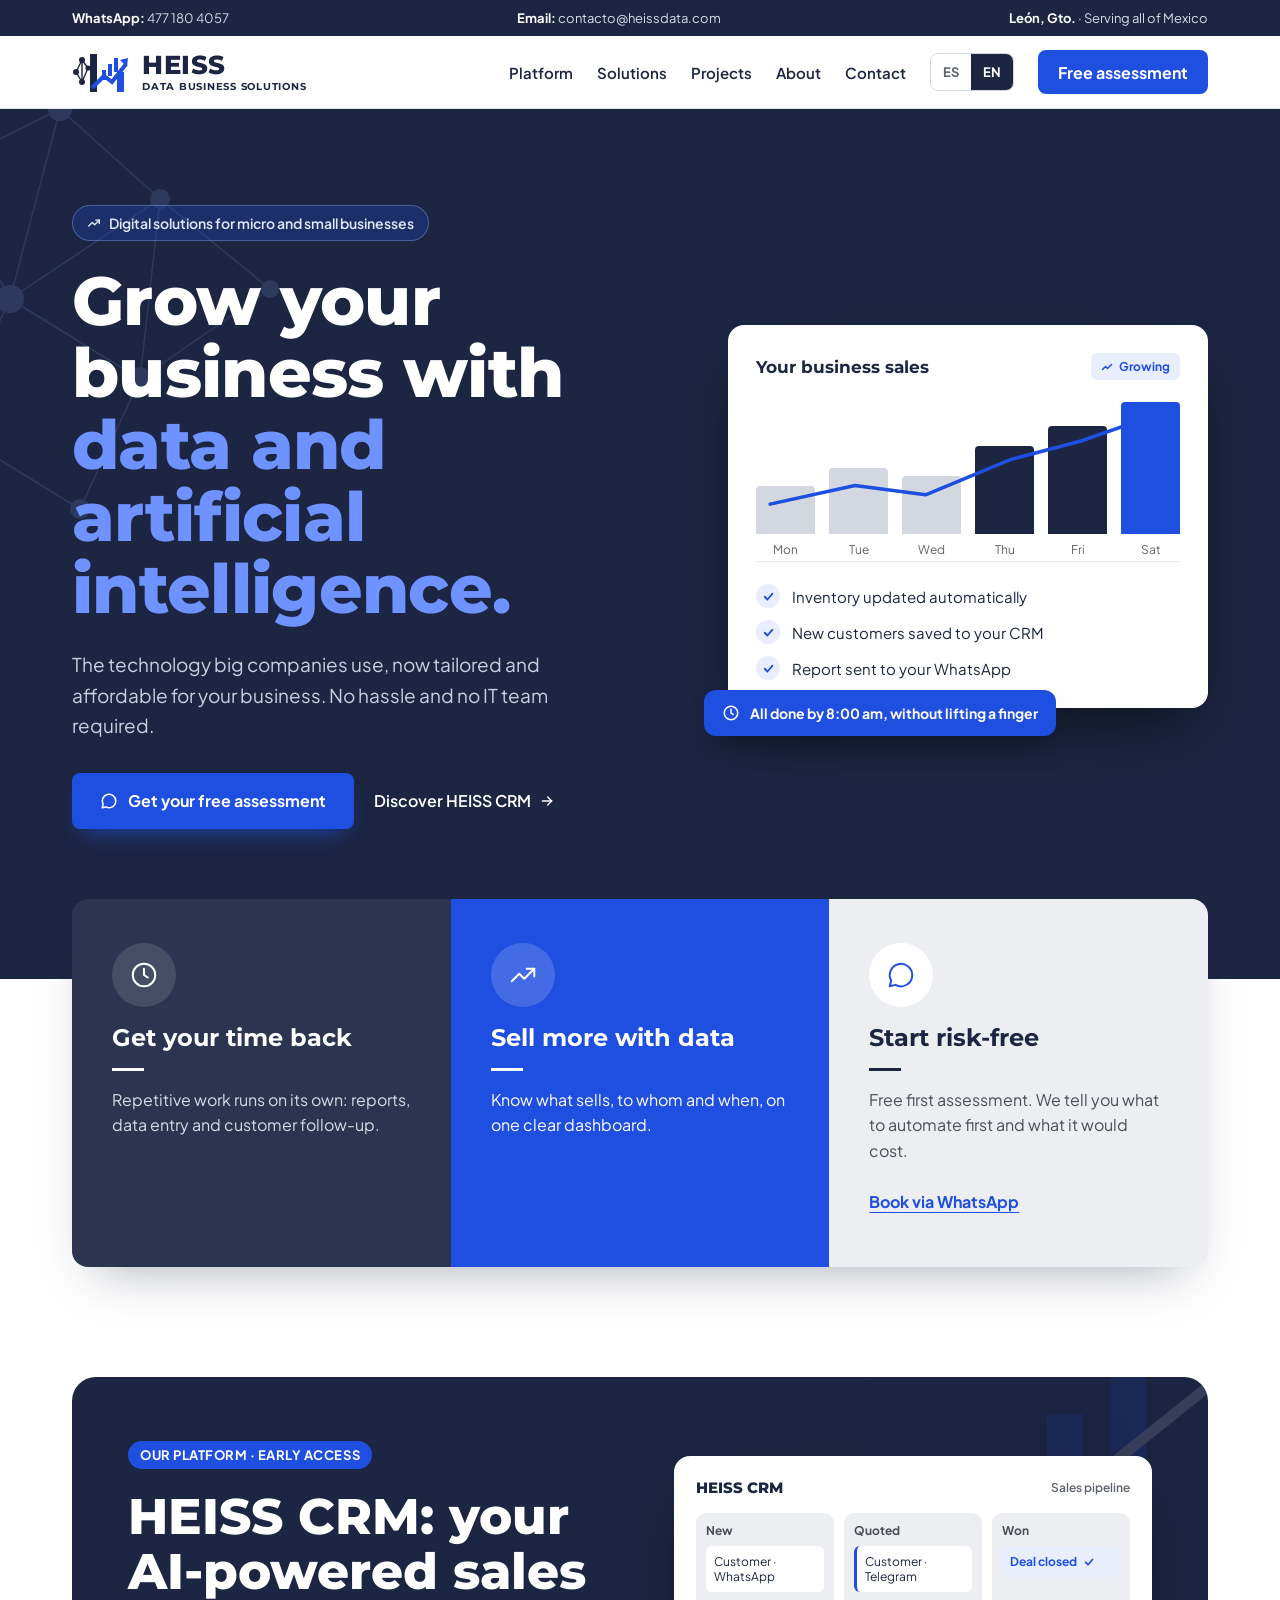
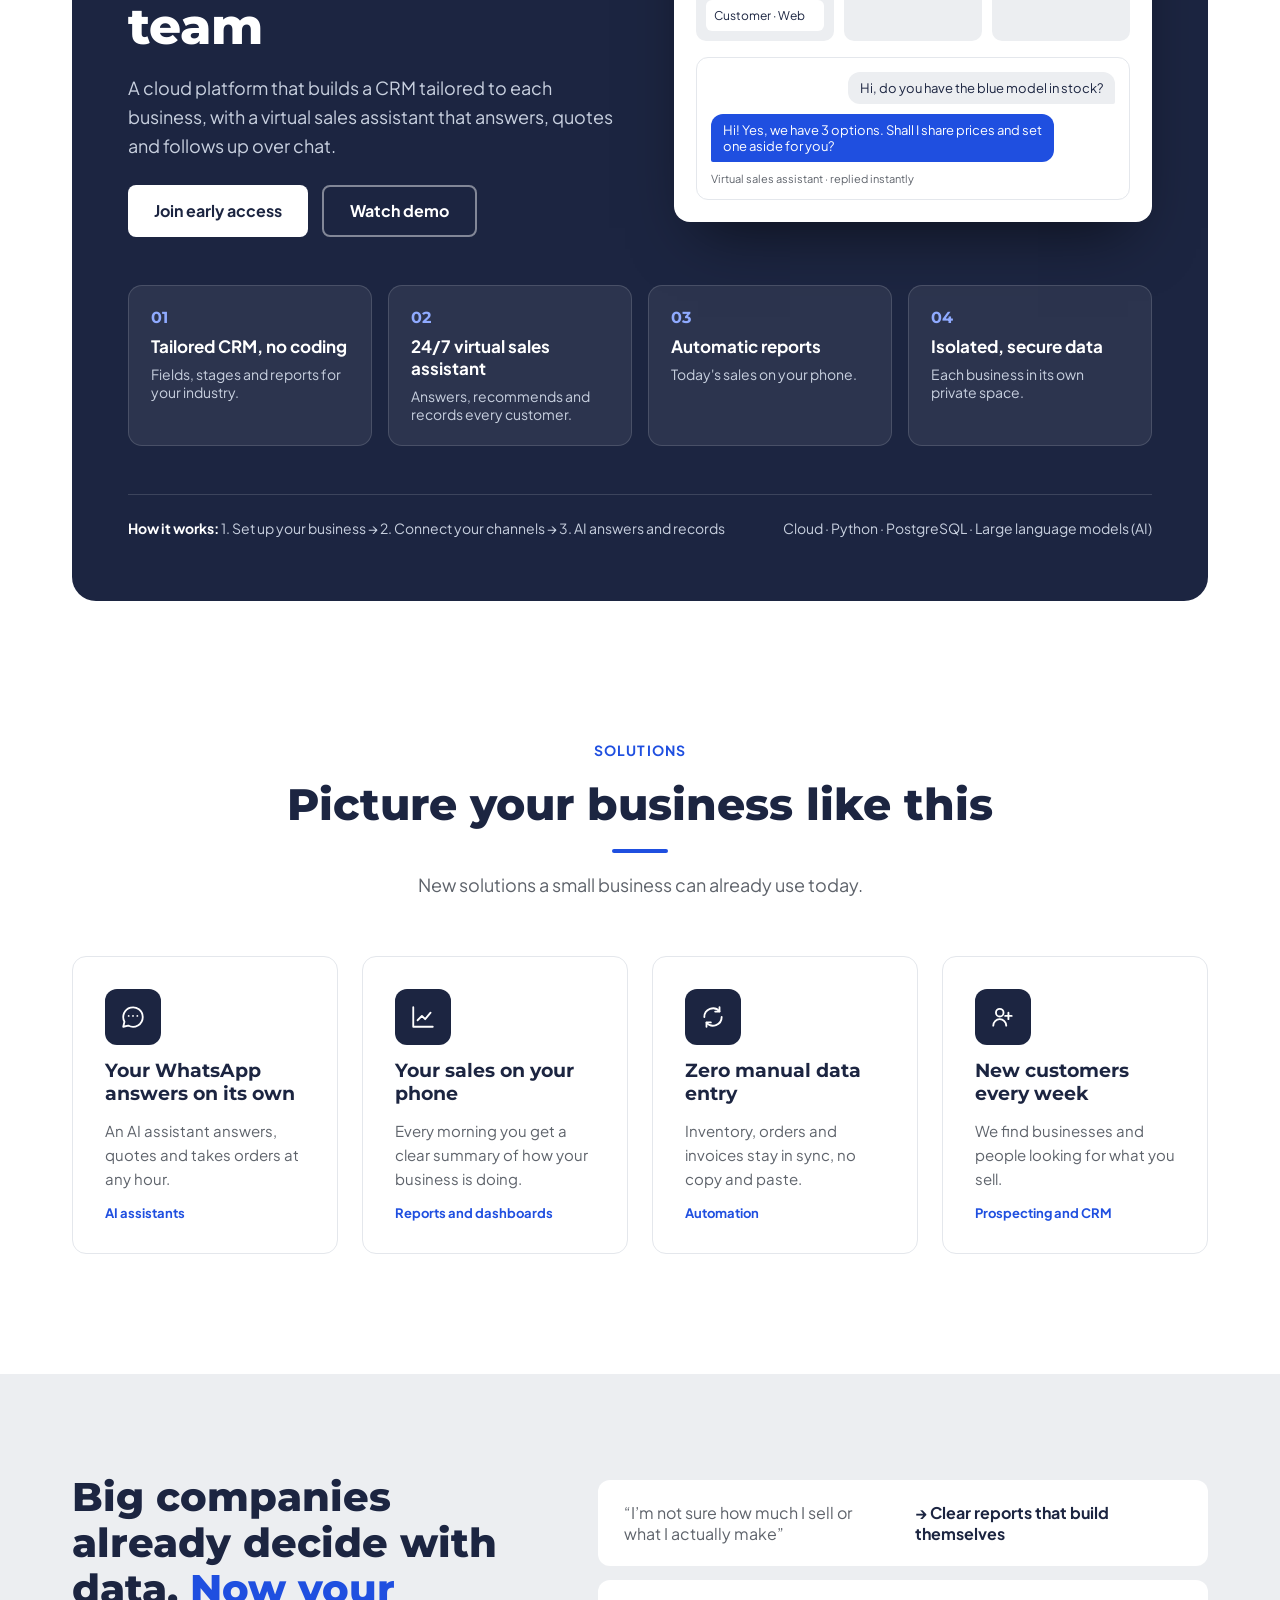
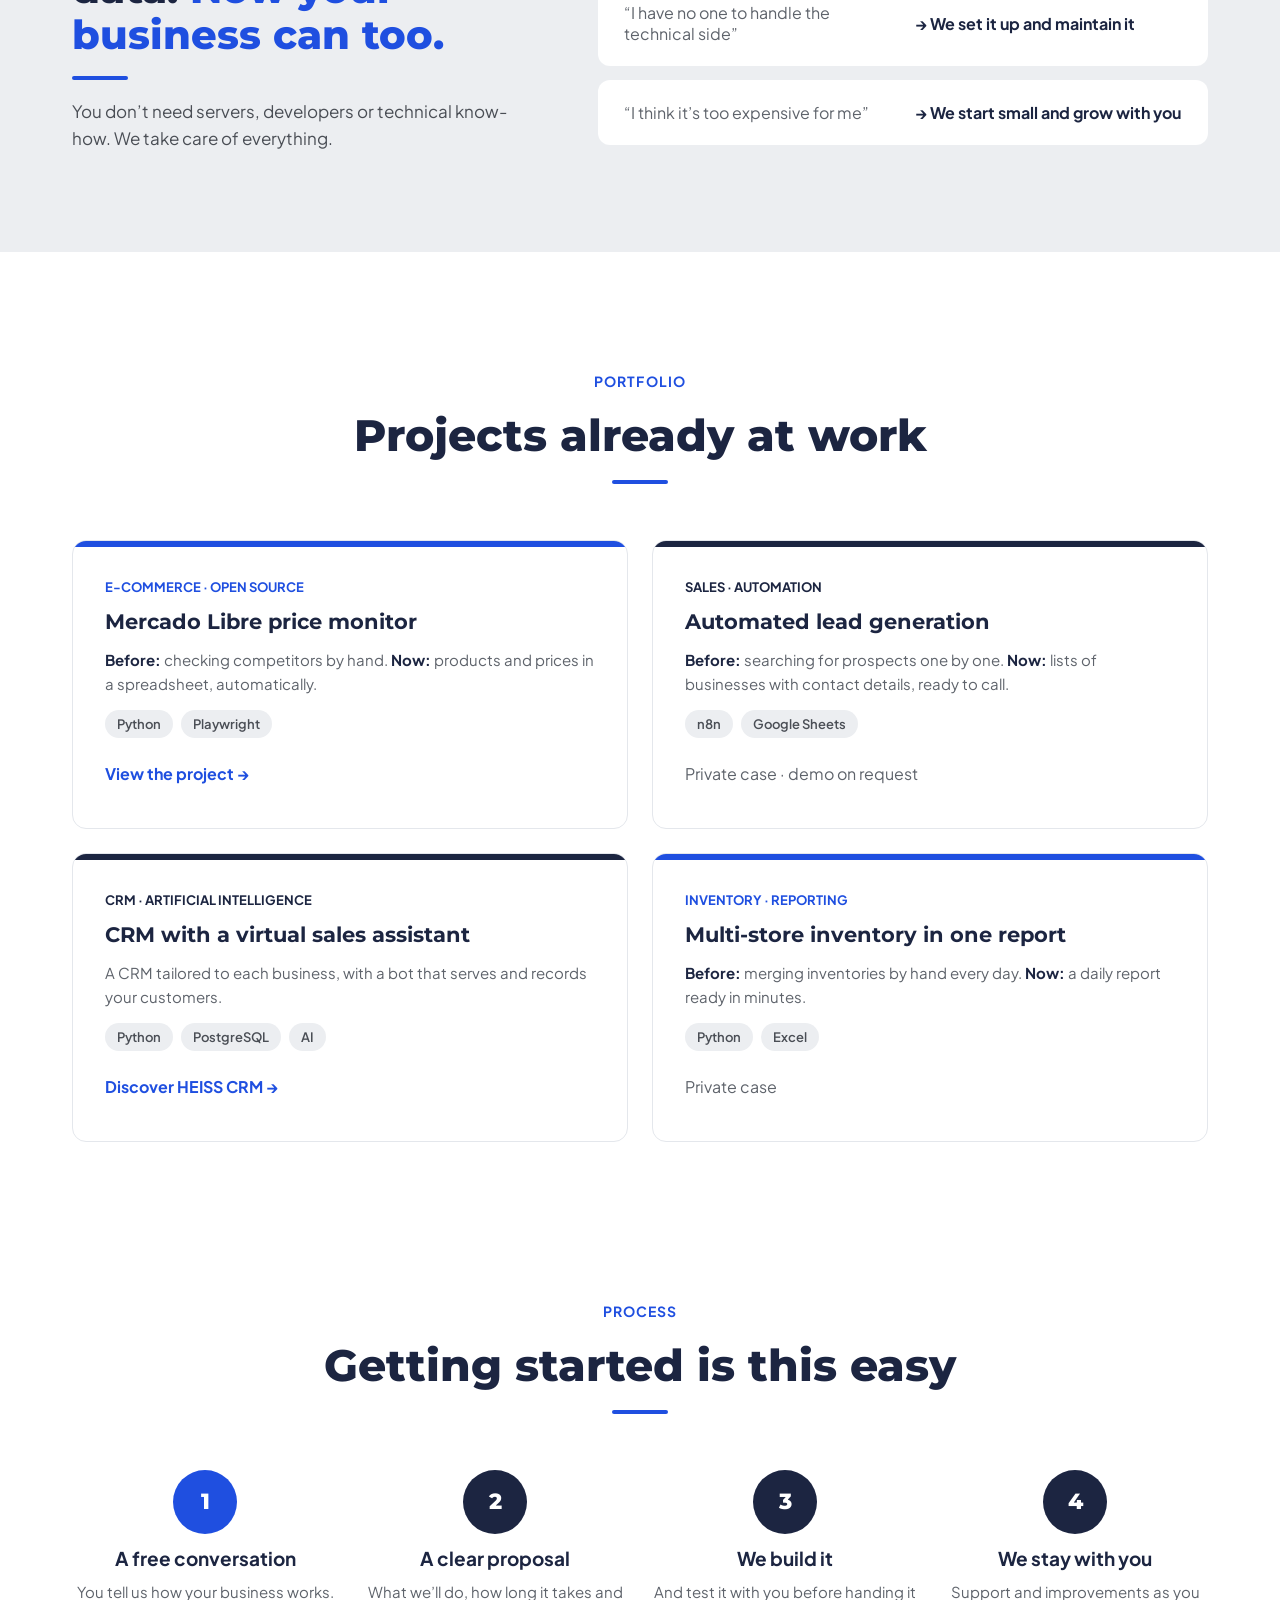
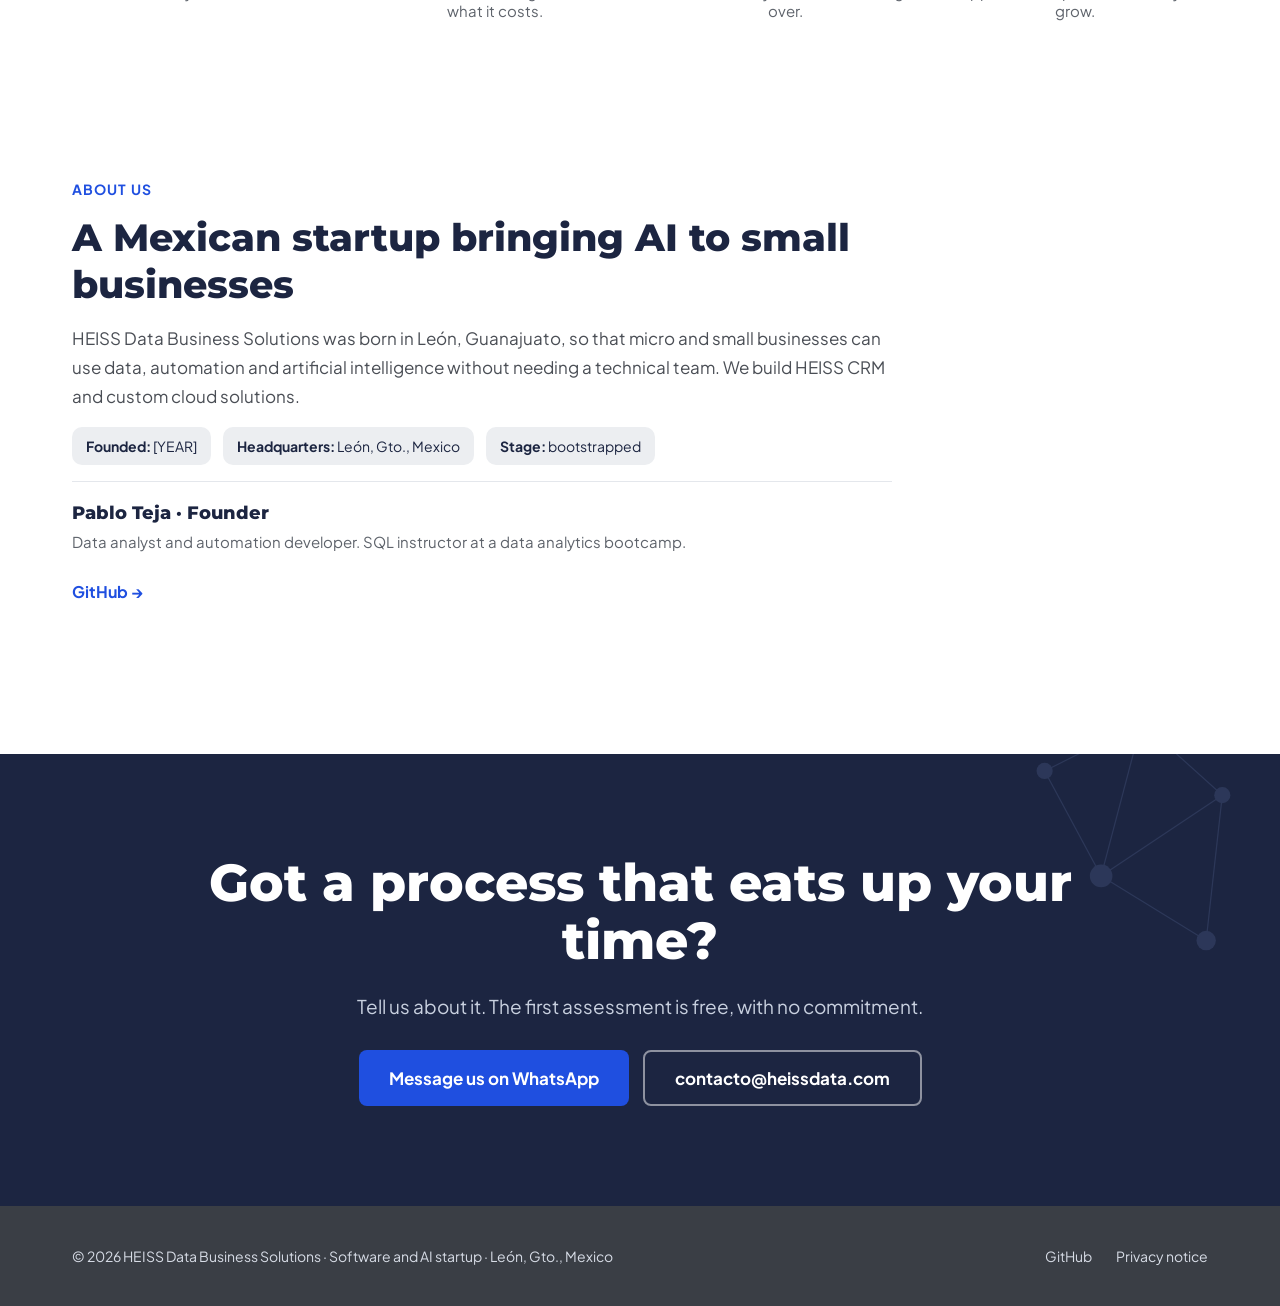
==== index.html @ 583b33de "feat: HEISS Data company site (ES/EN) replicating approved design Static vanilla site: hero, HEISS C" ====
<!doctype html>
<html lang="es">
<head>
<meta charset="utf-8">
<meta name="viewport" content="width=device-width, initial-scale=1">
<title data-i18n="meta.title">HEISS Data Business Solutions — Datos e IA para micro y pequeñas empresas</title>
<meta name="description" data-i18n-attr="content:meta.description" content="Startup mexicana de software e inteligencia artificial. Construimos HEISS CRM, un CRM a la medida con vendedor virtual, y automatizaciones para micro y pequeñas empresas.">
<meta name="theme-color" content="#1C2541">
<link rel="canonical" href="https://heissdata.com/">
<link rel="alternate" hreflang="es" href="https://heissdata.com/">
<link rel="alternate" hreflang="en" href="https://heissdata.com/?lang=en">
<link rel="alternate" hreflang="x-default" href="https://heissdata.com/">
<meta property="og:type" content="website">
<meta property="og:site_name" content="HEISS Data Business Solutions">
<meta property="og:url" content="https://heissdata.com/">
<meta property="og:title" data-i18n-attr="content:meta.title" content="HEISS Data Business Solutions — Datos e IA para micro y pequeñas empresas">
<meta property="og:description" data-i18n-attr="content:meta.description" content="Startup mexicana de software e inteligencia artificial. Construimos HEISS CRM, un CRM a la medida con vendedor virtual, y automatizaciones para micro y pequeñas empresas.">
<meta property="og:image" content="https://heissdata.com/assets/og-image.png">
<meta property="og:image:width" content="1200">
<meta property="og:image:height" content="630">
<meta property="og:locale" content="es_MX">
<meta property="og:locale:alternate" content="en_US">
<meta name="twitter:card" content="summary_large_image">
<link rel="icon" href="assets/favicon.svg" type="image/svg+xml">
<link rel="icon" href="assets/favicon-32.png" sizes="32x32" type="image/png">
<link rel="apple-touch-icon" href="assets/apple-touch-icon.png">
<link rel="preconnect" href="https://fonts.googleapis.com">
<link rel="preconnect" href="https://fonts.gstatic.com" crossorigin>
<link href="https://fonts.googleapis.com/css2?family=Montserrat:wght@600;700;800&amp;family=Plus+Jakarta+Sans:wght@400;500;600;700&amp;display=swap" rel="stylesheet">
<link rel="stylesheet" href="css/styles.css">
<script>document.documentElement.classList.add('js');</script>
<script type="application/ld+json">
{
  "@context": "https://schema.org",
  "@type": "Organization",
  "name": "HEISS Data Business Solutions",
  "url": "https://heissdata.com/",
  "logo": "https://heissdata.com/assets/logo.png",
  "email": "contacto@heissdata.com",
  "telephone": "+52 477 180 4057",
  "founder": { "@type": "Person", "name": "Pablo Teja" },
  "address": { "@type": "PostalAddress", "addressLocality": "León", "addressRegion": "Guanajuato", "addressCountry": "MX" },
  "sameAs": ["https://github.com/heissdteja-alt"]
}
</script>
</head>
<body>
<a class="skip-link" href="#main" data-i18n="a11y.skip">Saltar al contenido</a>

<!-- TOP BAR -->
<div class="topbar">
  <div class="wrap">
    <span><strong>WhatsApp:</strong> <a href="https://wa.me/524771804057">477 180 4057</a></span>
    <span><strong data-i18n="top.email">Correo:</strong> <a href="mailto:contacto@heissdata.com">contacto@heissdata.com</a></span>
    <span><strong>León, Gto.</strong> · <span data-i18n="top.coverage">Atención en todo México</span></span>
  </div>
</div>

<!-- NAV -->
<header class="site-header">
  <nav class="nav wrap" data-i18n-attr="aria-label:a11y.nav" aria-label="Principal">
    <a class="brand" href="#inicio" data-i18n-attr="aria-label:a11y.home" aria-label="HEISS Data Business Solutions, inicio">
      <!-- TODO: reemplazar por assets/logo.svg real cuando el usuario lo copie -->
      <svg aria-hidden="true" width="56" height="44" viewBox="0 0 56 44">
        <g stroke="#1C2541" stroke-width="1.4"><line x1="4" y1="22" x2="10" y2="10"/><line x1="10" y1="10" x2="16" y2="18"/><line x1="4" y1="22" x2="10" y2="32"/><line x1="10" y1="32" x2="16" y2="18"/><line x1="10" y1="10" x2="10" y2="32"/></g>
        <g fill="#1C2541"><circle cx="4" cy="22" r="3"/><circle cx="10" cy="10" r="3"/><circle cx="10" cy="32" r="3"/><circle cx="16" cy="18" r="2.6"/></g>
        <rect x="18" y="4" width="7" height="38" fill="#1C2541"/>
        <rect x="30" y="20" width="4" height="10" fill="#1F4FE0"/><rect x="36" y="14" width="4" height="12" fill="#1F4FE0"/><rect x="42" y="8" width="4" height="14" fill="#1F4FE0"/>
        <rect x="45" y="22" width="7" height="20" fill="#1F4FE0"/>
        <polyline points="20,38 32,26 40,32 54,14" fill="none" stroke="#1F4FE0" stroke-width="4" stroke-linejoin="miter"/>
        <polygon points="48,10 56,8 55,17" fill="#1F4FE0"/>
      </svg>
      <span class="brand-text">
        <span class="brand-name">HEISS</span>
        <span class="brand-sub">DATA BUSINESS SOLUTIONS</span>
      </span>
    </a>
    <div class="nav-right">
      <div class="lang-switch" role="group" data-i18n-attr="aria-label:a11y.lang" aria-label="Idioma">
        <button type="button" data-lang="es" aria-pressed="true" lang="es"><span aria-hidden="true">ES</span><span class="visually-hidden">Español</span></button>
        <button type="button" data-lang="en" aria-pressed="false" lang="en"><span aria-hidden="true">EN</span><span class="visually-hidden">English</span></button>
      </div>
      <a class="btn btn-primary btn-sm nav-cta" href="https://wa.me/524771804057" data-i18n="nav.cta">Diagnóstico gratis</a>
      <button type="button" class="menu-toggle" aria-expanded="false" aria-controls="nav-links" data-i18n-attr="aria-label:a11y.menu" aria-label="Abrir menú">
        <svg aria-hidden="true" width="22" height="22" viewBox="0 0 24 24" fill="none" stroke="currentColor" stroke-width="2" stroke-linecap="round"><path d="M4 7h16M4 12h16M4 17h16"/></svg>
      </button>
    </div>
    <div class="nav-links" id="nav-links">
      <a href="#producto" data-i18n="nav.platform">Plataforma</a>
      <a href="#soluciones" data-i18n="nav.solutions">Soluciones</a>
      <a href="#proyectos" data-i18n="nav.projects">Proyectos</a>
      <a href="#nosotros" data-i18n="nav.about">Nosotros</a>
      <a href="#contacto" data-i18n="nav.contact">Contacto</a>
      <a class="btn btn-primary btn-sm nav-cta-mobile" href="https://wa.me/524771804057" data-i18n="nav.cta">Diagnóstico gratis</a>
    </div>
  </nav>
</header>

<main id="main">
<!-- HERO -->
<section id="inicio" class="hero">
  <svg class="hero-nodes" aria-hidden="true" width="520" height="520" viewBox="0 0 520 520">
    <g stroke="#8FA8E8" stroke-width="1.5" fill="none"><line x1="80" y1="120" x2="200" y2="60"/><line x1="200" y1="60" x2="300" y2="150"/><line x1="80" y1="120" x2="150" y2="250"/><line x1="150" y1="250" x2="300" y2="150"/><line x1="150" y1="250" x2="90" y2="380"/><line x1="150" y1="250" x2="280" y2="330"/><line x1="300" y1="150" x2="280" y2="330"/><line x1="90" y1="380" x2="220" y2="460"/><line x1="280" y1="330" x2="220" y2="460"/><line x1="200" y1="60" x2="150" y2="250"/><line x1="300" y1="150" x2="410" y2="240"/><line x1="280" y1="330" x2="410" y2="240"/></g>
    <g fill="#8FA8E8"><circle cx="80" cy="120" r="10"/><circle cx="200" cy="60" r="12"/><circle cx="300" cy="150" r="10"/><circle cx="150" cy="250" r="14"/><circle cx="90" cy="380" r="10"/><circle cx="280" cy="330" r="12"/><circle cx="220" cy="460" r="10"/><circle cx="410" cy="240" r="9"/></g>
  </svg>
  <div class="hero-inner wrap">
    <div class="hero-copy reveal">
      <span class="pill">
        <svg aria-hidden="true" width="14" height="14" viewBox="0 0 24 24" fill="none" stroke="currentColor" stroke-width="2.4" stroke-linecap="round" stroke-linejoin="round"><polyline points="3 17 9 11 13 15 21 7"/><polyline points="15 7 21 7 21 13"/></svg>
        <span data-i18n="hero.pill">Soluciones digitales para micro y pequeñas empresas</span>
      </span>
      <h1 data-i18n-html="hero.title">Haz crecer tu negocio con <span class="accent">datos e inteligencia artificial.</span></h1>
      <p class="hero-lead" data-i18n="hero.lead">La tecnología que usan las grandes empresas, ahora a la medida y al alcance de tu negocio. Sin complicaciones y sin equipo de sistemas.</p>
      <div class="hero-actions">
        <a class="btn btn-primary btn-lg btn-hero" href="https://wa.me/524771804057">
          <svg aria-hidden="true" width="18" height="18" viewBox="0 0 24 24" fill="none" stroke="currentColor" stroke-width="2" stroke-linecap="round" stroke-linejoin="round"><path d="M21 12a9 9 0 0 1-13.4 7.9L3 21l1.1-4.6A9 9 0 1 1 21 12z"/></svg>
          <span data-i18n="hero.cta">Pide tu diagnóstico gratis</span>
        </a>
        <a class="link-arrow" href="#producto">
          <span data-i18n="hero.crm">Conoce HEISS CRM</span>
          <svg aria-hidden="true" width="16" height="16" viewBox="0 0 24 24" fill="none" stroke="currentColor" stroke-width="2" stroke-linecap="round"><path d="M5 12h14"/><path d="m13 6 6 6-6 6"/></svg>
        </a>
      </div>
    </div>

    <!-- Dashboard mock -->
    <div class="dash-wrap reveal" role="img" data-i18n-attr="aria-label:hero.dashAlt" aria-label="Ejemplo de tablero de un negocio con ventas en crecimiento y tareas automáticas">
      <div class="dash" aria-hidden="true">
        <div class="dash-head">
          <span class="dash-title" data-i18n="dash.title">Ventas de tu negocio</span>
          <span class="badge-up">
            <svg width="12" height="12" viewBox="0 0 24 24" fill="none" stroke="currentColor" stroke-width="3" stroke-linecap="round" stroke-linejoin="round"><polyline points="3 17 9 11 13 15 21 7"/></svg>
            <span data-i18n="dash.badge">En crecimiento</span>
          </span>
        </div>
        <div class="bars">
          <div class="bar b1"><i style="height:48px"></i><span data-i18n="dash.d1">Lun</span></div>
          <div class="bar b2"><i style="height:66px"></i><span data-i18n="dash.d2">Mar</span></div>
          <div class="bar b3"><i style="height:58px"></i><span data-i18n="dash.d3">Mié</span></div>
          <div class="bar b4"><i style="height:88px"></i><span data-i18n="dash.d4">Jue</span></div>
          <div class="bar b5"><i style="height:108px"></i><span data-i18n="dash.d5">Vie</span></div>
          <div class="bar b6"><i style="height:132px"></i><span data-i18n="dash.d6">Sáb</span></div>
          <svg class="bars-line" viewBox="0 0 300 140" preserveAspectRatio="none"><polyline points="10,110 70,90 120,100 180,62 230,42 290,10" fill="none" stroke="#1F4FE0" stroke-width="3.5" stroke-linejoin="round" stroke-linecap="round" vector-effect="non-scaling-stroke"/></svg>
        </div>
        <ul class="checklist">
          <li><span class="check"><svg width="13" height="13" viewBox="0 0 24 24" fill="none" stroke="currentColor" stroke-width="3.4" stroke-linecap="round" stroke-linejoin="round"><polyline points="5 12.5 10 17.5 19 7"/></svg></span><span data-i18n="dash.c1">Inventario actualizado solo</span></li>
          <li><span class="check"><svg width="13" height="13" viewBox="0 0 24 24" fill="none" stroke="currentColor" stroke-width="3.4" stroke-linecap="round" stroke-linejoin="round"><polyline points="5 12.5 10 17.5 19 7"/></svg></span><span data-i18n="dash.c2">Clientes nuevos guardados en tu CRM</span></li>
          <li><span class="check"><svg width="13" height="13" viewBox="0 0 24 24" fill="none" stroke="currentColor" stroke-width="3.4" stroke-linecap="round" stroke-linejoin="round"><polyline points="5 12.5 10 17.5 19 7"/></svg></span><span data-i18n="dash.c3">Reporte enviado a tu WhatsApp</span></li>
        </ul>
      </div>
      <div class="float-badge" aria-hidden="true">
        <svg width="18" height="18" viewBox="0 0 24 24" fill="none" stroke="currentColor" stroke-width="2" stroke-linecap="round"><circle cx="12" cy="12" r="9"/><path d="M12 7v5l3 2"/></svg>
        <span data-i18n="dash.float">Todo listo a las 8:00 am, sin mover un dedo</span>
      </div>
    </div>
  </div>
</section>

<!-- THREE TILES -->
<section class="tiles-section wrap" data-i18n-attr="aria-label:a11y.benefits" aria-label="Beneficios">
  <div class="tiles reveal">
    <div class="tile tile-1">
      <span class="tile-icon"><svg aria-hidden="true" width="30" height="30" viewBox="0 0 24 24" fill="none" stroke="#FFFFFF" stroke-width="1.6" stroke-linecap="round" stroke-linejoin="round"><circle cx="12" cy="12" r="9"/><path d="M12 7v5l3 2"/></svg></span>
      <h2 data-i18n="tiles.t1">Recupera tu tiempo</h2>
      <span class="tile-rule" aria-hidden="true"></span>
      <p data-i18n="tiles.p1">Lo repetitivo se hace solo: reportes, capturas y seguimiento a clientes.</p>
    </div>
    <div class="tile tile-2">
      <span class="tile-icon"><svg aria-hidden="true" width="30" height="30" viewBox="0 0 24 24" fill="none" stroke="#FFFFFF" stroke-width="1.6" stroke-linecap="round" stroke-linejoin="round"><polyline points="3 17 9 11 13 15 21 7"/><polyline points="15 7 21 7 21 13"/></svg></span>
      <h2 data-i18n="tiles.t2">Vende más con datos</h2>
      <span class="tile-rule" aria-hidden="true"></span>
      <p data-i18n="tiles.p2">Sabe qué se vende, a quién y cuándo, en un tablero claro.</p>
    </div>
    <div class="tile tile-3">
      <span class="tile-icon"><svg aria-hidden="true" width="30" height="30" viewBox="0 0 24 24" fill="none" stroke="#1F4FE0" stroke-width="1.6" stroke-linecap="round" stroke-linejoin="round"><path d="M21 12a9 9 0 0 1-13.4 7.9L3 21l1.1-4.6A9 9 0 1 1 21 12z"/></svg></span>
      <h2 data-i18n="tiles.t3">Empieza sin riesgo</h2>
      <span class="tile-rule" aria-hidden="true"></span>
      <p data-i18n="tiles.p3">Primer diagnóstico gratis. Te decimos qué automatizar primero y cuánto te costaría.</p>
      <a class="tile-link" href="https://wa.me/524771804057" data-i18n="tiles.link">Agendar por WhatsApp</a>
    </div>
  </div>
</section>

<!-- PLATAFORMA / PRODUCTO -->
<section id="producto" class="product wrap" aria-labelledby="producto-title">
  <div class="product-card reveal">
    <svg class="product-bars" aria-hidden="true" width="380" height="260" viewBox="0 0 360 240">
      <g fill="#1F4FE0"><rect x="40" y="150" width="34" height="90"/><rect x="100" y="110" width="34" height="130"/><rect x="160" y="70" width="34" height="170"/><rect x="220" y="30" width="34" height="210"/></g>
      <polyline points="10,200 120,120 180,150 330,30" fill="none" stroke="#FFFFFF" stroke-width="10"/>
    </svg>
    <div class="product-top">
      <div class="product-copy">
        <span class="tag-blue" data-i18n="product.tag">NUESTRA PLATAFORMA · ACCESO ANTICIPADO</span>
        <h2 id="producto-title" data-i18n="product.title">HEISS CRM: tu equipo de ventas con inteligencia artificial</h2>
        <p class="product-lead" data-i18n="product.lead">Una plataforma en la nube que crea un CRM a la medida de cada negocio, con un vendedor virtual que atiende, cotiza y da seguimiento por chat.</p>
        <div class="product-actions">
          <a class="btn btn-white" href="https://wa.me/524771804057?text=Quiero%20unirme%20al%20acceso%20anticipado%20de%20HEISS%20CRM" data-i18n-attr="href:product.earlyHref" data-i18n="product.early">Unirme al acceso anticipado</a>
          <!-- TODO: enlace de "Ver demo" (video o demo en vivo). Mientras tanto se pide por WhatsApp. -->
          <a class="btn btn-ghost" href="https://wa.me/524771804057?text=Quiero%20ver%20una%20demo%20de%20HEISS%20CRM" data-i18n-attr="href:product.demoHref" data-i18n="product.demo">Ver demo</a>
        </div>
      </div>

      <!-- CRM mock -->
      <div class="crm" role="img" data-i18n-attr="aria-label:product.mockAlt" aria-label="Vista de ejemplo de HEISS CRM con etapas de venta y un chat atendido por el vendedor virtual">
        <div class="crm-head" aria-hidden="true"><strong>HEISS CRM</strong><span data-i18n="crm.funnel">Embudo de ventas</span></div>
        <div class="kanban" aria-hidden="true">
          <div class="col"><span class="col-title" data-i18n="crm.new">Nuevo</span><span class="card-item" data-i18n="crm.c1">Cliente · WhatsApp</span><span class="card-item" data-i18n="crm.c2">Cliente · Web</span></div>
          <div class="col"><span class="col-title" data-i18n="crm.quoted">Cotizado</span><span class="card-item hl" data-i18n="crm.c3">Cliente · Telegram</span></div>
          <div class="col"><span class="col-title" data-i18n="crm.won">Ganado</span><span class="card-item won"><span data-i18n="crm.c4">Venta cerrada</span><svg width="12" height="12" viewBox="0 0 24 24" fill="none" stroke="currentColor" stroke-width="3.4" stroke-linecap="round" stroke-linejoin="round"><polyline points="5 12.5 10 17.5 19 7"/></svg></span></div>
        </div>
        <div class="chat" aria-hidden="true">
          <span class="msg-in" data-i18n="crm.m1">Hola, ¿tienen disponible el modelo azul?</span>
          <span class="msg-out" data-i18n="crm.m2">¡Hola! Sí, tenemos 3 opciones. ¿Te comparto precios y te aparto uno?</span>
          <span class="msg-meta" data-i18n="crm.meta">Vendedor virtual · respondió al instante</span>
        </div>
      </div>
    </div>

    <ul class="features">
      <li><strong>01</strong><span class="f-title" data-i18n="feat.t1">CRM a la medida, sin programar</span><span class="f-text" data-i18n="feat.p1">Campos, etapas y reportes según tu giro.</span></li>
      <li><strong>02</strong><span class="f-title" data-i18n="feat.t2">Vendedor virtual 24/7</span><span class="f-text" data-i18n="feat.p2">Atiende, recomienda y registra a cada cliente.</span></li>
      <li><strong>03</strong><span class="f-title" data-i18n="feat.t3">Reportes automáticos</span><span class="f-text" data-i18n="feat.p3">Tus ventas del día en tu celular.</span></li>
      <li><strong>04</strong><span class="f-title" data-i18n="feat.t4">Datos aislados y seguros</span><span class="f-text" data-i18n="feat.p4">Cada negocio con su espacio privado.</span></li>
    </ul>

    <div class="product-foot">
      <span data-i18n-html="product.how"><strong>Cómo funciona:</strong> 1. Configura tu negocio → 2. Conecta tus canales → 3. La IA atiende y registra</span>
      <span data-i18n="product.stack">Nube · Python · PostgreSQL · Modelos de lenguaje (IA)</span>
    </div>
  </div>
</section>

<!-- SOLUCIONES -->
<section id="soluciones" class="section wrap" aria-labelledby="soluciones-title">
  <div class="section-head reveal">
    <span class="eyebrow" data-i18n="sol.eyebrow">Soluciones</span>
    <h2 id="soluciones-title" data-i18n="sol.title">Imagina tu negocio así</h2>
    <span class="rule" aria-hidden="true"></span>
    <p data-i18n="sol.lead">Soluciones nuevas que un negocio pequeño ya puede usar hoy.</p>
  </div>
  <div class="grid-4">
    <article class="sol reveal">
      <span class="sol-icon"><svg aria-hidden="true" width="26" height="26" viewBox="0 0 24 24" fill="none" stroke="#FFFFFF" stroke-width="1.7" stroke-linecap="round" stroke-linejoin="round"><path d="M21 12a9 9 0 0 1-13.4 7.9L3 21l1.1-4.6A9 9 0 1 1 21 12z"/><path d="M8 11h.01"/><path d="M12 11h.01"/><path d="M16 11h.01"/></svg></span>
      <h3 data-i18n="sol.t1">Tu WhatsApp responde solo</h3>
      <p data-i18n="sol.p1">Un asistente con IA atiende, cotiza y toma pedidos a cualquier hora.</p>
      <span class="sol-tag" data-i18n="sol.k1">Asistentes con IA</span>
    </article>
    <article class="sol reveal">
      <span class="sol-icon"><svg aria-hidden="true" width="26" height="26" viewBox="0 0 24 24" fill="none" stroke="#FFFFFF" stroke-width="1.7" stroke-linecap="round" stroke-linejoin="round"><path d="M3 3v18h18"/><polyline points="7 15 11 11 14 14 19 8"/></svg></span>
      <h3 data-i18n="sol.t2">Tus ventas en el celular</h3>
      <p data-i18n="sol.p2">Cada mañana recibes un resumen claro de cómo va tu negocio.</p>
      <span class="sol-tag" data-i18n="sol.k2">Reportes y tableros</span>
    </article>
    <article class="sol reveal">
      <span class="sol-icon"><svg aria-hidden="true" width="26" height="26" viewBox="0 0 24 24" fill="none" stroke="#FFFFFF" stroke-width="1.7" stroke-linecap="round" stroke-linejoin="round"><path d="M4 12a8 8 0 0 1 14-5.3"/><path d="M18 3v4h-4"/><path d="M20 12a8 8 0 0 1-14 5.3"/><path d="M6 21v-4h4"/></svg></span>
      <h3 data-i18n="sol.t3">Cero capturas a mano</h3>
      <p data-i18n="sol.p3">Inventario, pedidos y facturas se actualizan entre sí, sin copiar y pegar.</p>
      <span class="sol-tag" data-i18n="sol.k3">Automatización</span>
    </article>
    <article class="sol reveal">
      <span class="sol-icon"><svg aria-hidden="true" width="26" height="26" viewBox="0 0 24 24" fill="none" stroke="#FFFFFF" stroke-width="1.7" stroke-linecap="round" stroke-linejoin="round"><circle cx="9" cy="8" r="3.5"/><path d="M3 20c0-3.3 2.7-6 6-6s6 2.7 6 6"/><path d="M17 8v6"/><path d="M14 11h6"/></svg></span>
      <h3 data-i18n="sol.t4">Clientes nuevos cada semana</h3>
      <p data-i18n="sol.p4">Encontramos negocios y personas que buscan lo que vendes.</p>
      <span class="sol-tag" data-i18n="sol.k4">Prospección y CRM</span>
    </article>
  </div>
</section>

<!-- POR QUÉ (franja gris) -->
<section class="band" aria-labelledby="band-title">
  <div class="band-inner wrap">
    <div class="band-copy reveal">
      <h2 id="band-title" data-i18n-html="band.title">Las grandes empresas ya deciden con datos. <span class="accent">Ahora tu negocio también.</span></h2>
      <span class="rule" aria-hidden="true"></span>
      <p data-i18n="band.lead">No necesitas servidores, programadores ni conocimientos técnicos. Nosotros nos encargamos de todo.</p>
    </div>
    <ul class="objections reveal">
      <li><span class="q" data-i18n="band.q1">“No sé bien cuánto vendo ni qué me deja”</span><span class="a" data-i18n="band.a1">→ Reportes claros que se hacen solos</span></li>
      <li><span class="q" data-i18n="band.q2">“No tengo quién vea la parte técnica”</span><span class="a" data-i18n="band.a2">→ Lo configuramos y mantenemos</span></li>
      <li><span class="q" data-i18n="band.q3">“Creo que es muy caro para mí”</span><span class="a" data-i18n="band.a3">→ Empezamos pequeño y crece contigo</span></li>
    </ul>
  </div>
</section>

<!-- PROYECTOS -->
<section id="proyectos" class="section wrap" aria-labelledby="proyectos-title">
  <div class="section-head reveal">
    <span class="eyebrow" data-i18n="proj.eyebrow">Portafolio</span>
    <h2 id="proyectos-title" data-i18n="proj.title">Proyectos que ya funcionan</h2>
    <span class="rule" aria-hidden="true"></span>
  </div>
  <div class="projects" id="projects-list">
    <noscript><p>Consulta los proyectos en <a href="https://github.com/heissdteja-alt">GitHub</a>.</p></noscript>
  </div>
</section>

<!-- PROCESO -->
<section id="como" class="section wrap" aria-labelledby="como-title">
  <div class="section-head reveal">
    <span class="eyebrow" data-i18n="steps.eyebrow">Proceso</span>
    <h2 id="como-title" data-i18n="steps.title">Así de fácil empezamos</h2>
    <span class="rule" aria-hidden="true"></span>
  </div>
  <ol class="steps reveal">
    <li><span class="step-num" aria-hidden="true">1</span><span class="step-title" data-i18n="steps.t1">Platicamos gratis</span><span class="step-text" data-i18n="steps.p1">Nos cuentas cómo funciona tu negocio.</span></li>
    <li><span class="step-num" aria-hidden="true">2</span><span class="step-title" data-i18n="steps.t2">Propuesta clara</span><span class="step-text" data-i18n="steps.p2">Qué hacemos, en cuánto tiempo y a qué precio.</span></li>
    <li><span class="step-num" aria-hidden="true">3</span><span class="step-title" data-i18n="steps.t3">Lo construimos</span><span class="step-text" data-i18n="steps.p3">Y lo probamos contigo antes de entregarlo.</span></li>
    <li><span class="step-num" aria-hidden="true">4</span><span class="step-title" data-i18n="steps.t4">Te acompañamos</span><span class="step-text" data-i18n="steps.p4">Soporte y mejoras conforme creces.</span></li>
  </ol>
</section>

<!-- NOSOTROS -->
<section id="nosotros" class="about wrap" aria-labelledby="nosotros-title">
  <div class="about-body reveal">
    <span class="eyebrow" data-i18n="about.eyebrow">Nosotros</span>
    <h2 id="nosotros-title" data-i18n="about.title">Una startup mexicana que lleva la IA a los negocios pequeños</h2>
    <p class="about-text" data-i18n="about.text">HEISS Data Business Solutions nace en León, Guanajuato, para que micro y pequeñas empresas usen datos, automatización e inteligencia artificial sin necesitar un equipo técnico. Desarrollamos HEISS CRM y soluciones a la medida sobre la nube.</p>
    <ul class="facts">
      <!-- TODO: año de fundación -->
      <li data-i18n-html="about.founded"><strong>Fundada:</strong> [AÑO]</li>
      <li data-i18n-html="about.hq"><strong>Sede:</strong> León, Gto., México</li>
      <li data-i18n-html="about.stage"><strong>Etapa:</strong> autofinanciada</li>
    </ul>
    <div class="founder">
      <p class="founder-name" data-i18n="about.founder">Pablo Teja · Fundador</p>
      <p class="founder-bio" data-i18n="about.bio">Analista de datos y desarrollador de automatizaciones. Instructor de SQL en un bootcamp de análisis de datos.</p>
    </div>
    <div class="about-links">
      <a href="https://github.com/heissdteja-alt" rel="noopener">GitHub →</a>
      <!-- TODO: enlaces de LinkedIn y Upwork -->
      <a href="#" data-todo="linkedin">LinkedIn →</a>
      <a href="#" data-todo="upwork">Upwork →</a>
    </div>
  </div>
</section>

<!-- CTA -->
<section id="contacto" class="cta" aria-labelledby="cta-title">
  <svg class="cta-nodes" aria-hidden="true" width="420" height="420" viewBox="0 0 520 520">
    <g stroke="#8FA8E8" stroke-width="1.5" fill="none"><line x1="80" y1="120" x2="200" y2="60"/><line x1="200" y1="60" x2="300" y2="150"/><line x1="80" y1="120" x2="150" y2="250"/><line x1="150" y1="250" x2="300" y2="150"/><line x1="150" y1="250" x2="280" y2="330"/><line x1="300" y1="150" x2="280" y2="330"/><line x1="200" y1="60" x2="150" y2="250"/></g>
    <g fill="#8FA8E8"><circle cx="80" cy="120" r="10"/><circle cx="200" cy="60" r="12"/><circle cx="300" cy="150" r="10"/><circle cx="150" cy="250" r="14"/><circle cx="280" cy="330" r="12"/></g>
  </svg>
  <div class="cta-inner reveal">
    <h2 id="cta-title" data-i18n="cta.title">¿Tienes un proceso que te quita tiempo?</h2>
    <p data-i18n="cta.lead">Cuéntanos. El primer diagnóstico es gratis y sin compromiso.</p>
    <div class="cta-actions">
      <a class="btn btn-primary" href="https://wa.me/524771804057" data-i18n="cta.wa">Escríbenos por WhatsApp</a>
      <a class="btn btn-outline" href="mailto:contacto@heissdata.com">contacto@heissdata.com</a>
    </div>
  </div>
</section>
</main>

<footer class="site-footer">
  <div class="wrap">
    <span data-i18n="footer.copy">© 2026 HEISS Data Business Solutions · Startup de software e IA · León, Gto., México</span>
    <nav class="footer-links" data-i18n-attr="aria-label:a11y.footer" aria-label="Enlaces del pie">
      <a href="https://github.com/heissdteja-alt" rel="noopener">GitHub</a>
      <a href="#" data-todo="upwork">Upwork</a>
      <a href="#" data-todo="linkedin">LinkedIn</a>
      <a href="aviso-de-privacidad.html" data-i18n="footer.privacy">Aviso de privacidad</a>
    </nav>
  </div>
</footer>

<script src="js/projects.js"></script>
<script src="js/main.js"></script>
</body>
</html>
---- css/styles.css ----
/* HEISS Data Business Solutions — styles (replica of the approved reference design) */
:root {
  --navy: #1C2541;
  --navy-2: #2B3550;
  --blue: #1F4FE0;
  --blue-soft: #E8EEFC;
  --blue-light: #6E92FF;
  --blue-num: #8FAAFF;
  --node: #8FA8E8;
  --graphite: #4A4E55;
  --graphite-dark: #3A3E45;
  --muted: #5E636B;
  --gray: #ECEEF1;
  --gray-bar: #D3D8E0;
  --border: #E4E7EC;
  --on-dark: #C8D0DF;
  --on-dark-2: #D7DCE6;
  --white: #FFFFFF;
  --font-head: 'Montserrat', system-ui, sans-serif;
  --font-body: 'Plus Jakarta Sans', system-ui, sans-serif;
  --wrap: 1200px;
  --gutter: 32px;
}

*, *::before, *::after { box-sizing: border-box; }
html { scroll-behavior: smooth; scroll-padding-top: 88px; }
body {
  margin: 0;
  font-family: var(--font-body);
  color: var(--navy);
  background: var(--white);
  -webkit-font-smoothing: antialiased;
  overflow-x: hidden;
}
h1, h2, h3 { font-family: var(--font-head); }
a { color: var(--navy); text-decoration: none; }
a:hover { color: var(--blue); }
img, svg { max-width: 100%; }
:focus-visible { outline: 3px solid var(--blue); outline-offset: 3px; border-radius: 4px; }
.on-dark :focus-visible, .hero :focus-visible, .cta :focus-visible, .product-card :focus-visible { outline-color: #FFFFFF; }

.skip-link {
  position: absolute; left: 16px; top: -60px; z-index: 100;
  background: var(--blue); color: #fff; padding: 12px 16px; border-radius: 8px; font-weight: 700;
}
.skip-link:focus { top: 12px; color: #fff; }
.visually-hidden {
  position: absolute !important; width: 1px; height: 1px; padding: 0; margin: -1px;
  overflow: hidden; clip: rect(0 0 0 0); white-space: nowrap; border: 0;
}

.wrap { max-width: var(--wrap); margin: 0 auto; padding-left: var(--gutter); padding-right: var(--gutter); }

/* ---------- Top bar ---------- */
.topbar { background: var(--navy); color: var(--on-dark-2); font-size: 13px; }
.topbar .wrap { padding-top: 10px; padding-bottom: 10px; display: flex; flex-wrap: wrap; justify-content: space-between; gap: 8px 24px; }
.topbar strong { color: #fff; }
.topbar a { color: var(--on-dark-2); }
.topbar a:hover { color: #fff; text-decoration: underline; }

/* ---------- Header / nav ---------- */
.site-header { position: sticky; top: 0; z-index: 50; background: #fff; border-bottom: 1px solid var(--border); }
.nav { padding-top: 14px; padding-bottom: 14px; display: flex; flex-wrap: wrap; align-items: center; justify-content: space-between; gap: 16px; }
.brand { display: flex; align-items: center; gap: 14px; }
.brand-text { display: flex; flex-direction: column; line-height: 1; }
.brand-name { font-family: var(--font-head); font-weight: 800; font-size: 26px; letter-spacing: 0.02em; }
.brand-sub { font-family: var(--font-head); font-weight: 700; font-size: 9.5px; letter-spacing: 0.08em; margin-top: 4px; }
.nav-right { display: flex; align-items: center; gap: 16px; }
.nav-links { display: flex; flex-wrap: wrap; align-items: center; gap: 24px; font-size: 15px; font-weight: 600; }
.nav-links a { min-height: 44px; display: inline-flex; align-items: center; }
.lang-switch { display: flex; border: 1px solid var(--gray-bar); border-radius: 8px; overflow: hidden; font-size: 13px; font-weight: 700; }
.lang-switch button {
  min-height: 36px; min-width: 40px; padding: 0 12px; border: 0; background: #fff; color: var(--muted);
  font: inherit; cursor: pointer;
}
.lang-switch button[aria-pressed="true"] { background: var(--navy); color: #fff; }
.lang-switch button:focus-visible { outline-offset: -3px; }
.menu-toggle {
  display: none; align-items: center; justify-content: center; width: 44px; height: 44px;
  border: 1px solid var(--gray-bar); border-radius: 8px; background: #fff; color: var(--navy); cursor: pointer;
}

/* ---------- Buttons ---------- */
.btn {
  display: inline-flex; align-items: center; justify-content: center; gap: 10px;
  border-radius: 8px; font-weight: 700; text-align: center; transition: transform .15s ease, background-color .15s ease, box-shadow .15s ease;
}
.btn:hover { transform: translateY(-1px); }
.btn-primary { background: var(--blue); color: #fff; }
.btn-primary:hover { background: #1A43C2; color: #fff; }
.btn-sm { min-height: 44px; padding: 0 20px; }
.btn-lg { min-height: 56px; padding: 0 28px; font-size: 16px; }
.btn-hero { box-shadow: 0 12px 24px -10px rgba(31,79,224,0.7); }
.btn-white { background: #fff; color: var(--navy); min-height: 52px; padding: 0 26px; }
.btn-white:hover { color: var(--blue); }
.btn-ghost { border: 2px solid rgba(255,255,255,0.45); color: #fff; min-height: 52px; padding: 0 26px; }
.btn-ghost:hover { color: #fff; border-color: #fff; }
.link-arrow { display: inline-flex; align-items: center; gap: 8px; min-height: 56px; color: #fff; font-weight: 600; font-size: 16px; }
.link-arrow:hover { color: #fff; text-decoration: underline; text-underline-offset: 4px; }

/* ---------- Hero ---------- */
.hero { position: relative; overflow: hidden; background: var(--navy); color: #fff; }
.hero-nodes { position: absolute; left: -140px; top: -60px; opacity: 0.16; pointer-events: none; }
.hero-inner { position: relative; padding-top: 96px; padding-bottom: 150px; display: flex; flex-wrap: wrap; align-items: center; gap: 56px; }
.hero-copy { flex: 1 1 520px; min-width: 0; display: flex; flex-direction: column; gap: 24px; }
.pill {
  align-self: flex-start; display: inline-flex; align-items: center; gap: 8px; padding: 8px 14px; border-radius: 999px;
  background: rgba(31,79,224,0.25); border: 1px solid rgba(143,168,232,0.4); font-size: 14px; font-weight: 600; color: #E3E9F8;
}
.hero h1 { margin: 0; font-size: clamp(40px, 5.6vw, 68px); line-height: 1.06; font-weight: 800; letter-spacing: -0.01em; }
.hero h1 .accent { color: var(--blue-light); }
.hero-lead { margin: 0; max-width: 540px; font-size: 19px; line-height: 1.6; color: var(--on-dark); }
.hero-actions { display: flex; flex-wrap: wrap; align-items: center; gap: 20px; padding-top: 8px; }

.dash-wrap { flex: 1 1 400px; min-width: 0; position: relative; }
.dash {
  background: #fff; color: var(--navy); border-radius: 16px; padding: 28px;
  box-shadow: 0 30px 60px -20px rgba(0,0,0,0.55); display: flex; flex-direction: column; gap: 22px;
}
.dash-head { display: flex; justify-content: space-between; align-items: center; gap: 12px; }
.dash-title { font-family: var(--font-head); font-weight: 700; font-size: 17px; }
.badge-up {
  display: inline-flex; align-items: center; gap: 6px; font-size: 12px; font-weight: 700; color: var(--blue);
  padding: 6px 10px; background: var(--blue-soft); border-radius: 6px; white-space: nowrap;
}
.bars { position: relative; display: flex; align-items: flex-end; gap: 14px; height: 160px; padding-bottom: 4px; border-bottom: 1px solid var(--border); }
.bar { flex: 1; display: flex; flex-direction: column; align-items: center; gap: 8px; }
.bar i { display: block; width: 100%; border-radius: 4px 4px 0 0; background: var(--gray-bar); }
.bar span { font-size: 12px; color: var(--muted); }
.bar.b4 i, .bar.b5 i { background: var(--navy); }
.bar.b6 i { background: var(--blue); }
.bars-line { position: absolute; left: 0; top: 0; width: 100%; height: 130px; }
.checklist { margin: 0; padding: 0; list-style: none; display: flex; flex-direction: column; gap: 12px; font-size: 15px; }
.checklist li { display: flex; align-items: center; gap: 12px; }
.check {
  flex: none; width: 24px; height: 24px; border-radius: 50%; background: var(--blue-soft); color: var(--blue);
  display: inline-flex; align-items: center; justify-content: center;
}
.float-badge {
  position: absolute; left: -24px; bottom: -28px; background: var(--blue); color: #fff; border-radius: 12px; padding: 14px 18px;
  display: flex; align-items: center; gap: 10px; font-size: 14px; font-weight: 700; box-shadow: 0 16px 30px -12px rgba(0,0,0,0.45);
}

/* ---------- Benefit tiles ---------- */
.tiles-section { margin-top: -80px; position: relative; }
.tiles { display: flex; flex-wrap: wrap; border-radius: 16px; overflow: hidden; box-shadow: 0 24px 48px -24px rgba(28,37,65,0.4); }
.tile { flex: 1 1 300px; min-width: 0; padding: 44px 40px; display: flex; flex-direction: column; gap: 16px; }
.tile h2 { margin: 0; font-size: 24px; font-weight: 700; }
.tile p { margin: 0; font-size: 16px; line-height: 1.6; }
.tile-icon { width: 64px; height: 64px; border-radius: 50%; display: inline-flex; align-items: center; justify-content: center; }
.tile-rule { width: 32px; height: 3px; background: #fff; }
.tile-1 { background: var(--navy-2); color: #fff; }
.tile-1 .tile-icon { background: rgba(255,255,255,0.12); }
.tile-1 p { color: var(--on-dark-2); }
.tile-2 { background: var(--blue); color: #fff; }
.tile-2 .tile-icon { background: rgba(255,255,255,0.16); }
.tile-3 { background: var(--gray); }
.tile-3 .tile-icon { background: #fff; }
.tile-3 .tile-rule { background: var(--navy); }
.tile-3 p { color: var(--graphite); }
.tile-link {
  margin-top: auto; color: var(--blue); font-weight: 700; text-decoration: underline; text-underline-offset: 4px;
  min-height: 44px; display: inline-flex; align-items: center; align-self: flex-start;
}

/* ---------- Product (HEISS CRM) ---------- */
.product { padding-top: 110px; padding-bottom: 20px; }
.product-card {
  position: relative; overflow: hidden; border-radius: 24px; background: var(--navy); color: #fff;
  padding: 64px 56px; display: flex; flex-direction: column; gap: 48px;
}
.product-bars { position: absolute; right: -50px; top: -40px; opacity: 0.12; pointer-events: none; }
.product-top { position: relative; display: flex; flex-wrap: wrap; gap: 48px; align-items: center; }
.product-copy { flex: 1 1 460px; min-width: 0; display: flex; flex-direction: column; gap: 20px; }
.tag-blue { align-self: flex-start; padding: 6px 12px; border-radius: 999px; background: var(--blue); font-size: 13px; font-weight: 700; letter-spacing: 0.04em; }
.product h2 { margin: 0; font-size: clamp(32px, 4.2vw, 50px); line-height: 1.1; font-weight: 800; }
.product-lead { margin: 0; max-width: 520px; font-size: 18px; line-height: 1.6; color: var(--on-dark); }
.product-actions { display: flex; flex-wrap: wrap; gap: 14px; padding-top: 4px; }

.crm {
  flex: 1 1 440px; min-width: 0; background: #fff; color: var(--navy); border-radius: 16px; padding: 22px;
  display: flex; flex-direction: column; gap: 16px; box-shadow: 0 30px 60px -24px rgba(0,0,0,0.6);
}
.crm-head { display: flex; justify-content: space-between; align-items: center; gap: 12px; }
.crm-head strong { font-family: var(--font-head); font-weight: 800; font-size: 15px; }
.crm-head span { font-size: 12px; font-weight: 600; color: var(--muted); }
.kanban { display: flex; gap: 10px; }
.col { flex: 1; min-width: 0; background: var(--gray); border-radius: 10px; padding: 10px; display: flex; flex-direction: column; gap: 8px; }
.col-title { font-size: 12px; font-weight: 700; color: var(--graphite); }
.card-item { background: #fff; border-radius: 6px; padding: 8px; font-size: 12px; overflow-wrap: anywhere; }
.card-item.hl { border-left: 3px solid var(--blue); }
.card-item.won { background: var(--blue-soft); color: var(--blue); font-weight: 700; display: inline-flex; align-items: center; gap: 6px; }
.chat { border: 1px solid var(--border); border-radius: 12px; padding: 14px; display: flex; flex-direction: column; gap: 10px; font-size: 13px; }
.msg-in { align-self: flex-end; max-width: 80%; background: var(--gray); border-radius: 12px 12px 2px 12px; padding: 8px 12px; }
.msg-out { align-self: flex-start; max-width: 85%; background: var(--blue); color: #fff; border-radius: 12px 12px 12px 2px; padding: 8px 12px; }
.msg-meta { align-self: flex-start; font-size: 11px; color: var(--muted); }

.features { position: relative; margin: 0; padding: 0; list-style: none; display: flex; flex-wrap: wrap; gap: 16px; }
.features li {
  flex: 1 1 230px; min-width: 0; padding: 22px; background: rgba(255,255,255,0.07); border: 1px solid rgba(255,255,255,0.14);
  border-radius: 14px; display: flex; flex-direction: column; gap: 8px;
}
.features strong { color: var(--blue-num); font-family: var(--font-head); }
.features .f-title { font-size: 17px; font-weight: 700; }
.features .f-text { font-size: 14px; color: var(--on-dark); }
.product-foot {
  position: relative; display: flex; flex-wrap: wrap; justify-content: space-between; gap: 12px 24px; padding-top: 24px;
  border-top: 1px solid rgba(255,255,255,0.14); font-size: 14px; color: var(--on-dark);
}
.product-foot strong { color: #fff; }

/* ---------- Section headings ---------- */
.section { padding-top: 120px; padding-bottom: 40px; display: flex; flex-direction: column; align-items: center; gap: 56px; }
.section-head { display: flex; flex-direction: column; align-items: center; gap: 18px; text-align: center; }
.eyebrow { font-size: 14px; font-weight: 700; letter-spacing: 0.08em; color: var(--blue); text-transform: uppercase; }
.section-head h2 { margin: 0; font-size: clamp(30px, 4vw, 44px); font-weight: 800; }
.rule { width: 56px; height: 4px; border-radius: 2px; background: var(--blue); }
.section-head p { margin: 0; max-width: 640px; font-size: 18px; line-height: 1.6; color: var(--muted); }

/* ---------- Solutions ---------- */
.grid-4 { width: 100%; display: flex; flex-wrap: wrap; gap: 24px; }
.sol {
  flex: 1 1 250px; min-width: 0; padding: 32px; border: 1px solid var(--border); border-radius: 14px;
  display: flex; flex-direction: column; gap: 14px; background: #fff; transition: box-shadow .2s ease, transform .2s ease;
}
.sol:hover { box-shadow: 0 18px 36px -24px rgba(28,37,65,0.45); transform: translateY(-2px); }
.sol-icon { width: 56px; height: 56px; border-radius: 12px; background: var(--navy); display: inline-flex; align-items: center; justify-content: center; }
.sol h3 { margin: 0; font-size: 19px; font-weight: 700; }
.sol p { margin: 0; font-size: 15px; line-height: 1.6; color: var(--muted); }
.sol-tag { margin-top: auto; font-size: 13px; font-weight: 700; color: var(--blue); }

/* ---------- Objections band ---------- */
.band { background: var(--gray); margin-top: 80px; }
.band-inner { padding-top: 100px; padding-bottom: 100px; display: flex; flex-wrap: wrap; gap: 56px; align-items: center; }
.band-copy { flex: 1 1 380px; min-width: 0; display: flex; flex-direction: column; gap: 18px; }
.band-copy h2 { margin: 0; font-size: clamp(28px, 3.4vw, 40px); font-weight: 800; line-height: 1.15; }
.band-copy h2 .accent { color: var(--blue); }
.band-copy p { margin: 0; font-size: 17px; line-height: 1.6; color: var(--graphite); }
.objections { flex: 1 1 520px; min-width: 0; display: flex; flex-direction: column; gap: 14px; margin: 0; padding: 0; list-style: none; }
.objections li { background: #fff; border-radius: 12px; padding: 22px 26px; display: flex; flex-wrap: wrap; gap: 8px 24px; align-items: center; }
.objections .q { flex: 1 1 220px; color: var(--muted); font-size: 16px; }
.objections .a { flex: 1 1 220px; font-weight: 700; font-size: 16px; }

/* ---------- Projects ---------- */
.projects { width: 100%; display: flex; flex-wrap: wrap; gap: 24px; }
.project { flex: 1 1 480px; min-width: 0; border: 1px solid var(--border); border-radius: 14px; overflow: hidden; display: flex; flex-direction: column; background: #fff; }
.project-strip { height: 6px; background: var(--navy); }
.project.accent-blue .project-strip { background: var(--blue); }
.project-body { padding: 32px; display: flex; flex-direction: column; gap: 14px; flex: 1; }
.project-cat { font-size: 13px; font-weight: 700; color: var(--navy); text-transform: uppercase; }
.project.accent-blue .project-cat { color: var(--blue); }
.project h3 { margin: 0; font-size: 21px; font-weight: 700; }
.project p { margin: 0; font-size: 15px; line-height: 1.6; color: var(--muted); }
.project p strong { color: var(--navy); }
.chips { display: flex; flex-wrap: wrap; gap: 8px; font-size: 13px; font-weight: 600; color: var(--graphite); margin: 0; padding: 0; list-style: none; }
.chips li { padding: 6px 12px; background: var(--gray); border-radius: 999px; }
.project-link { margin-top: auto; min-height: 44px; display: inline-flex; align-items: center; font-weight: 700; color: var(--blue); align-self: flex-start; }
.project-link:hover { text-decoration: underline; text-underline-offset: 4px; }
.project-note { margin-top: auto; min-height: 44px; display: inline-flex; align-items: center; color: var(--muted); }

/* ---------- Process ---------- */
.steps { width: 100%; margin: 0; padding: 0; list-style: none; display: flex; flex-wrap: wrap; gap: 24px; }
.steps li { flex: 1 1 240px; min-width: 0; display: flex; flex-direction: column; align-items: center; text-align: center; gap: 12px; }
.step-num {
  width: 64px; height: 64px; border-radius: 50%; background: var(--navy); color: #fff; display: inline-flex; align-items: center;
  justify-content: center; font-family: var(--font-head); font-size: 22px; font-weight: 800;
}
.steps li:first-child .step-num { background: var(--blue); }
.step-title { font-size: 19px; font-weight: 700; }
.step-text { font-size: 15px; color: var(--muted); }

/* ---------- About ---------- */
.about { padding-top: 120px; padding-bottom: 40px; display: flex; flex-wrap: wrap; gap: 56px; align-items: center; }
.about-body { flex: 1 1 460px; min-width: 0; max-width: 820px; display: flex; flex-direction: column; gap: 16px; }
.about h2 { margin: 0; font-size: clamp(28px, 3.4vw, 38px); font-weight: 800; }
.about-text { margin: 0; font-size: 17px; line-height: 1.7; color: var(--graphite); }
.facts { display: flex; flex-wrap: wrap; gap: 12px; margin: 0; padding: 0; list-style: none; }
.facts li { padding: 10px 14px; background: var(--gray); border-radius: 10px; font-size: 14px; }
.founder { display: flex; flex-direction: column; gap: 6px; padding-top: 8px; border-top: 1px solid var(--border); }
.founder-name { font-family: var(--font-head); font-size: 18px; font-weight: 800; padding-top: 12px; margin: 0; }
.founder-bio { margin: 0; font-size: 15px; line-height: 1.6; color: var(--muted); }
.about-links { display: flex; flex-wrap: wrap; gap: 20px; font-weight: 700; }
.about-links a { min-height: 44px; display: inline-flex; align-items: center; color: var(--blue); }
.about-links a:hover { text-decoration: underline; text-underline-offset: 4px; }

/* ---------- CTA ---------- */
.cta { position: relative; overflow: hidden; margin-top: 100px; background: var(--navy); color: #fff; }
.cta-nodes { position: absolute; right: -120px; top: -80px; opacity: 0.14; pointer-events: none; }
.cta-inner { position: relative; max-width: 1000px; margin: 0 auto; padding: 100px var(--gutter); display: flex; flex-direction: column; align-items: center; text-align: center; gap: 24px; }
.cta h2 { margin: 0; font-size: clamp(30px, 4.4vw, 52px); line-height: 1.12; font-weight: 800; }
.cta p { margin: 0; font-size: 19px; color: var(--on-dark); }
.cta-actions { display: flex; flex-wrap: wrap; justify-content: center; gap: 14px; padding-top: 8px; }
.cta .btn { min-height: 56px; padding: 0 30px; font-size: 17px; }
.cta .btn-outline { border: 2px solid rgba(255,255,255,0.5); color: #fff; overflow-wrap: anywhere; }
.cta .btn-outline:hover { border-color: #fff; color: #fff; }

/* ---------- Footer ---------- */
.site-footer { background: var(--graphite-dark); color: var(--on-dark-2); }
.site-footer .wrap { padding-top: 28px; padding-bottom: 28px; display: flex; flex-wrap: wrap; justify-content: space-between; align-items: center; gap: 16px; font-size: 14px; }
.footer-links { display: flex; flex-wrap: wrap; gap: 8px 24px; }
.site-footer a { color: var(--on-dark-2); min-height: 44px; display: inline-flex; align-items: center; }
.site-footer a:hover { color: #fff; text-decoration: underline; }

/* ---------- Legal page ---------- */
.legal { max-width: 820px; margin: 0 auto; padding: 72px var(--gutter) 96px; line-height: 1.7; color: var(--graphite); }
.legal h1 { color: var(--navy); font-size: clamp(30px, 4vw, 42px); line-height: 1.15; margin: 0 0 8px; }
.legal h2 { color: var(--navy); font-size: 20px; margin: 40px 0 8px; }
.legal .updated { color: var(--muted); font-size: 14px; margin: 0 0 24px; }
.legal .notice { background: var(--blue-soft); border-left: 4px solid var(--blue); border-radius: 8px; padding: 14px 18px; color: var(--navy); }
.legal a { color: var(--blue); text-decoration: underline; }
.legal [hidden] { display: none; }
.todo { background: #FFF4CC; color: #5A4500; padding: 0 4px; border-radius: 4px; }

/* ---------- Reveal on scroll ---------- */
.js .reveal { opacity: 0; transform: translateY(18px); transition: opacity .6s ease, transform .6s ease; }
.js .reveal.is-visible { opacity: 1; transform: none; }
@media (prefers-reduced-motion: reduce) {
  html { scroll-behavior: auto; }
  .js .reveal { opacity: 1; transform: none; transition: none; }
  .btn, .sol { transition: none; }
  .btn:hover, .sol:hover { transform: none; }
}

/* ---------- Responsive ---------- */
@media (max-width: 1080px) {
  .menu-toggle { display: inline-flex; }
  .nav-links {
    display: none; order: 3; width: 100%; flex-direction: column; align-items: stretch; gap: 0;
    padding: 8px 0 4px; border-top: 1px solid var(--border);
  }
  .nav-links.is-open { display: flex; }
  .nav-links a { padding: 0 4px; border-bottom: 1px solid var(--border); }
  .nav-cta-mobile { margin-top: 12px; }
}
@media (min-width: 1081px) {
  .nav-cta-mobile { display: none !important; }
  .nav { gap: 16px 24px; }
  .nav-links { order: 1; margin-left: auto; }
  .nav-right { order: 2; gap: 24px; }
}
@media (max-width: 720px) {
  :root { --gutter: 16px; }
  .topbar .wrap { font-size: 12px; gap: 4px 16px; justify-content: flex-start; }
  .brand svg { width: 46px; height: 36px; }
  .brand-name { font-size: 22px; }
  .brand-sub { font-size: 8px; }
  .nav-right .btn-sm.nav-cta { display: none; }
  .nav { gap: 10px; flex-wrap: wrap; }
  .brand { gap: 10px; }
  .nav-right { gap: 8px; }
  .lang-switch button { min-width: 0; padding: 0 10px; }
  .hero-inner { padding-top: 56px; padding-bottom: 130px; gap: 48px; }
  .hero-lead { font-size: 17px; }
  .dash { padding: 20px 20px 56px; }
  .bars { gap: 8px; }
  .float-badge { left: 12px; right: 12px; bottom: -32px; font-size: 13px; }
  .tile { padding: 36px 28px; }
  .product { padding-top: 80px; }
  .product-card { padding: 40px 20px; border-radius: 18px; gap: 36px; }
  .kanban { flex-direction: column; }
  .section, .about { padding-top: 88px; gap: 40px; }
  .band-inner { padding-top: 72px; padding-bottom: 72px; gap: 36px; }
  .objections li { padding: 18px 20px; }
  .project-body, .sol { padding: 24px; }
  .cta-inner { padding-top: 72px; padding-bottom: 72px; }
  .cta .btn { width: 100%; }
}
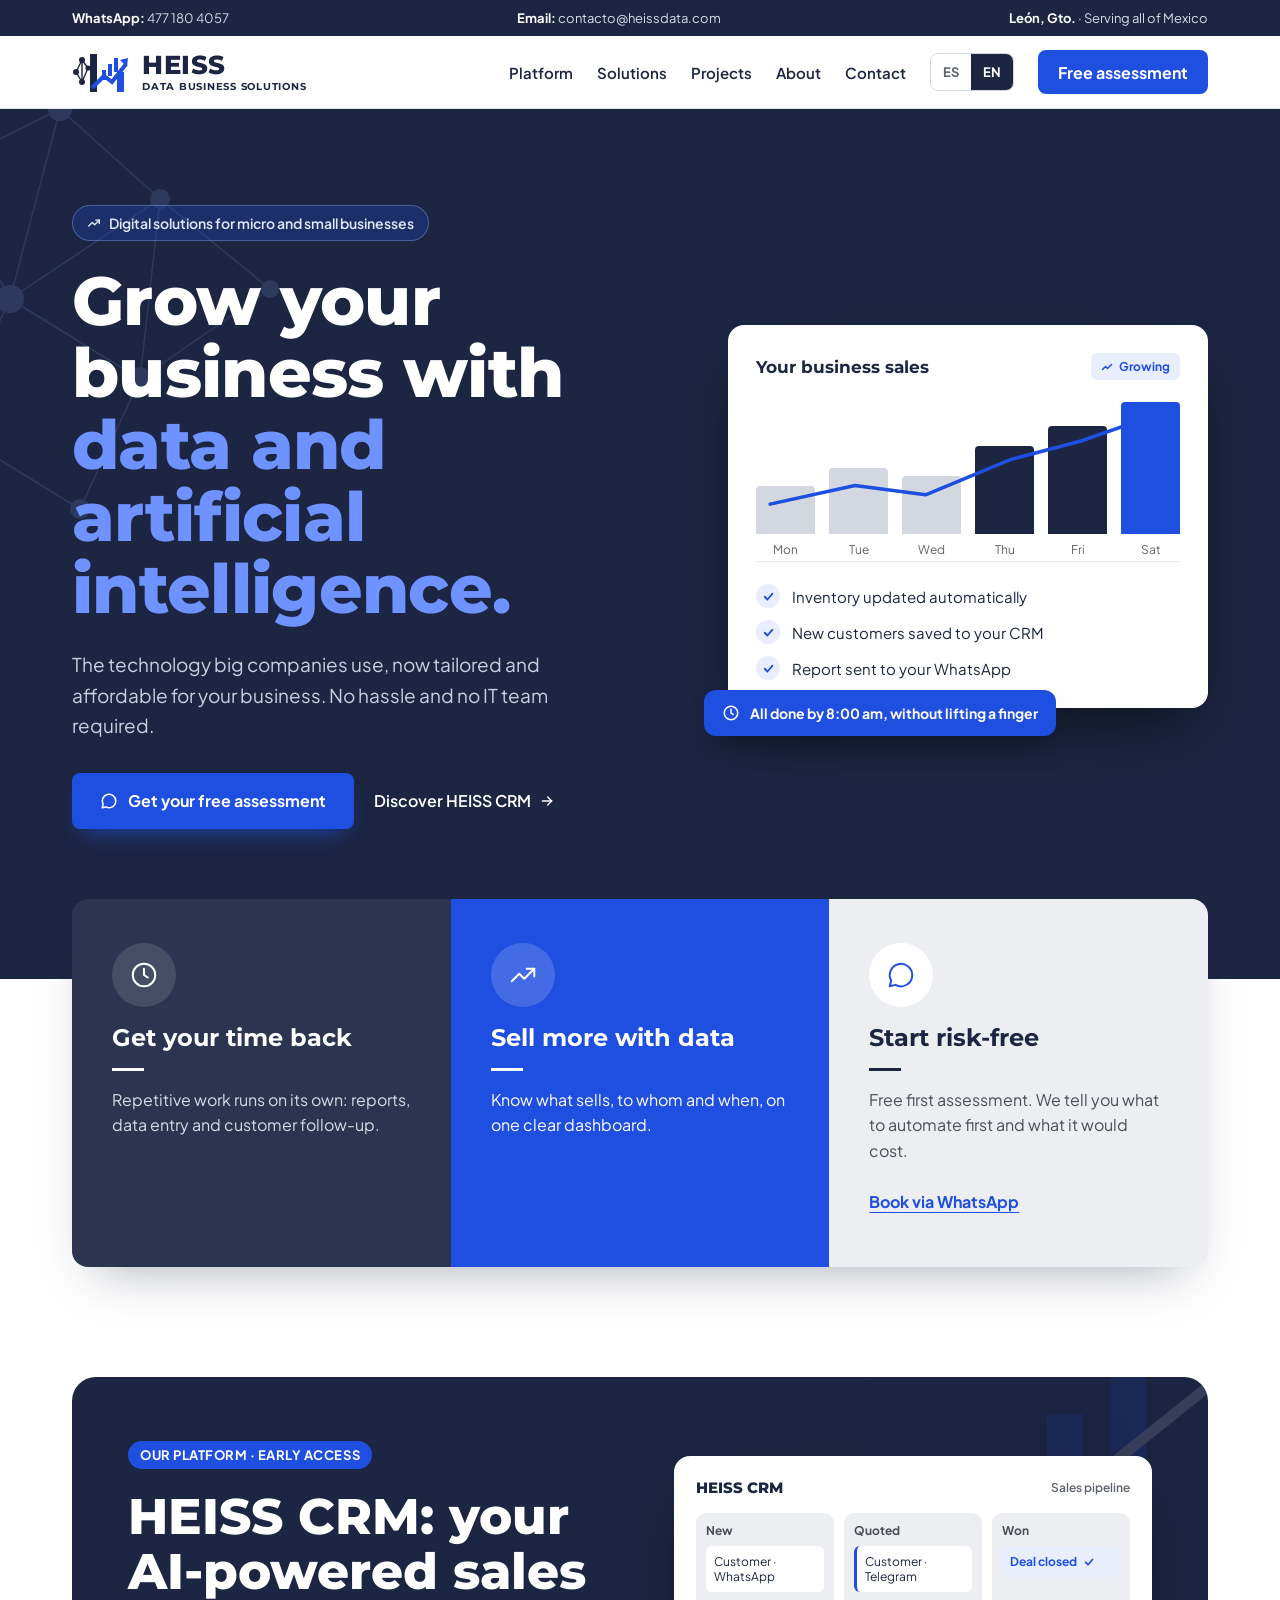
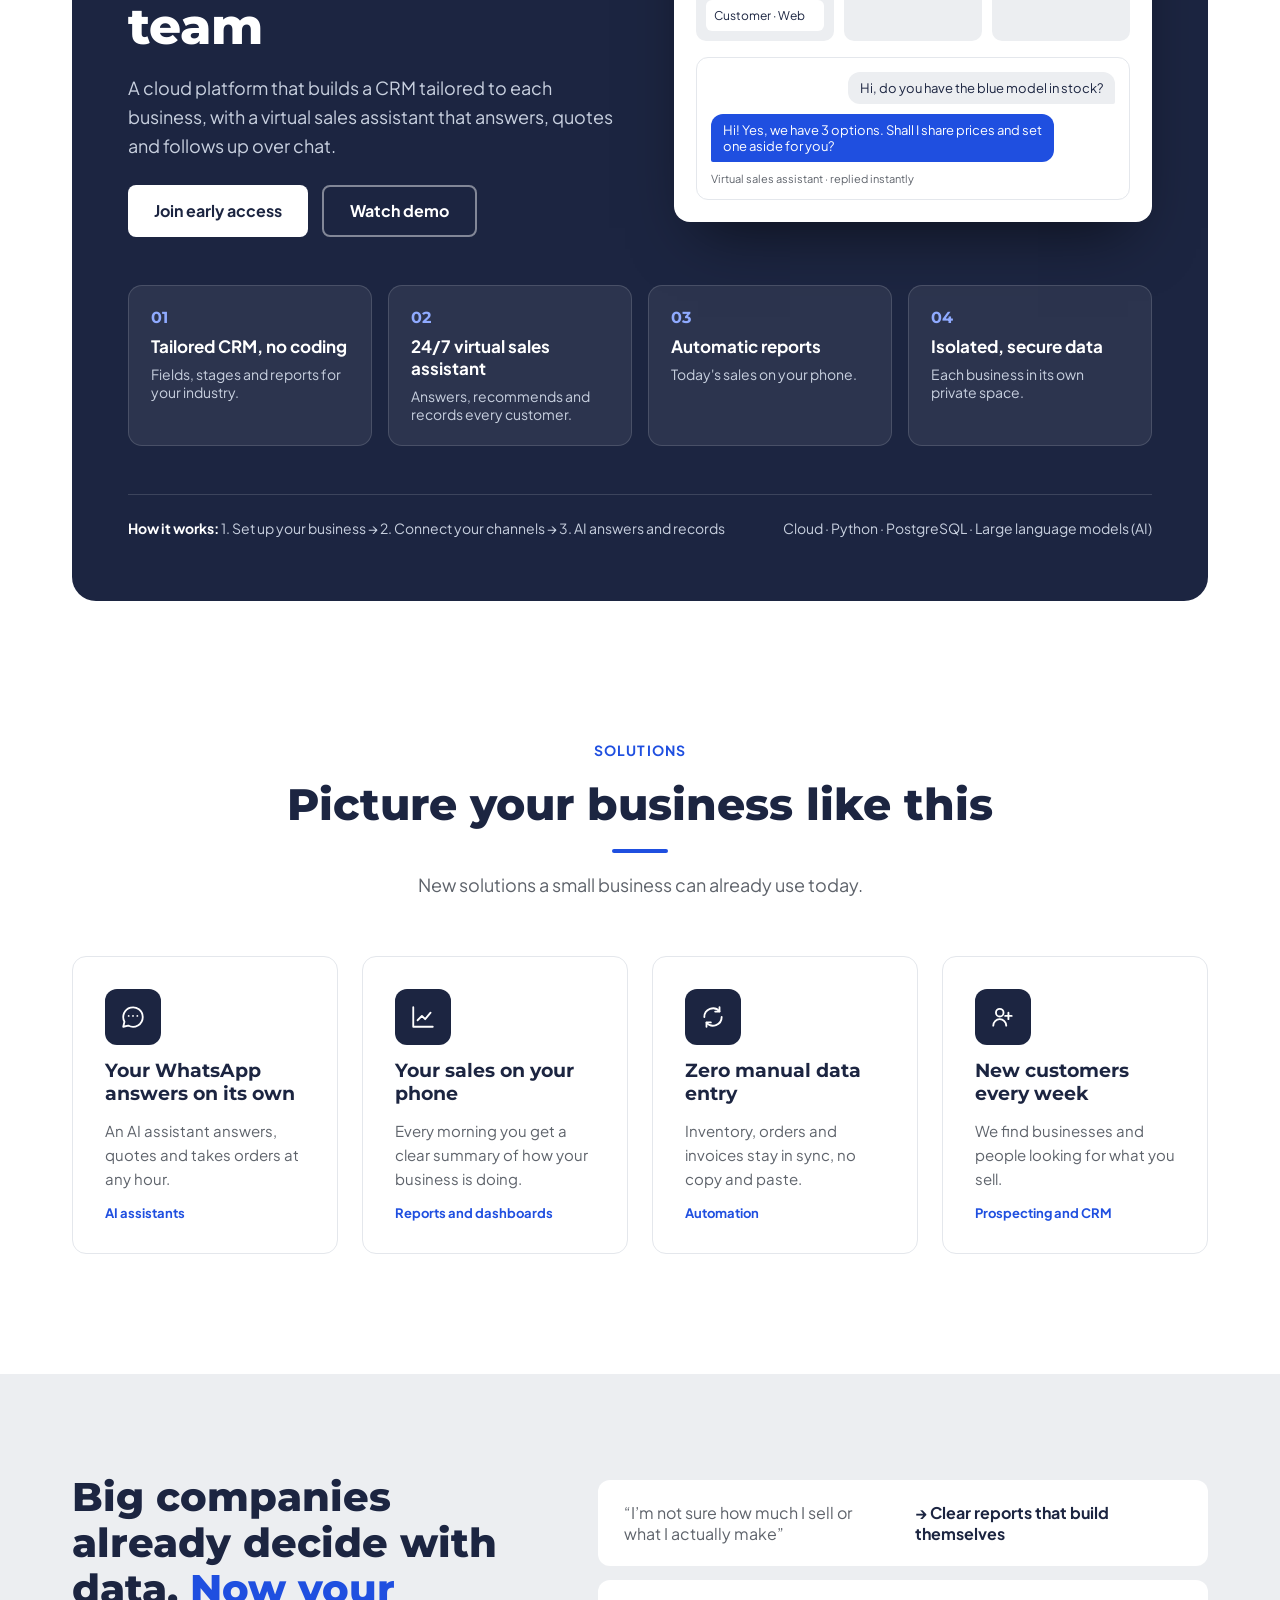
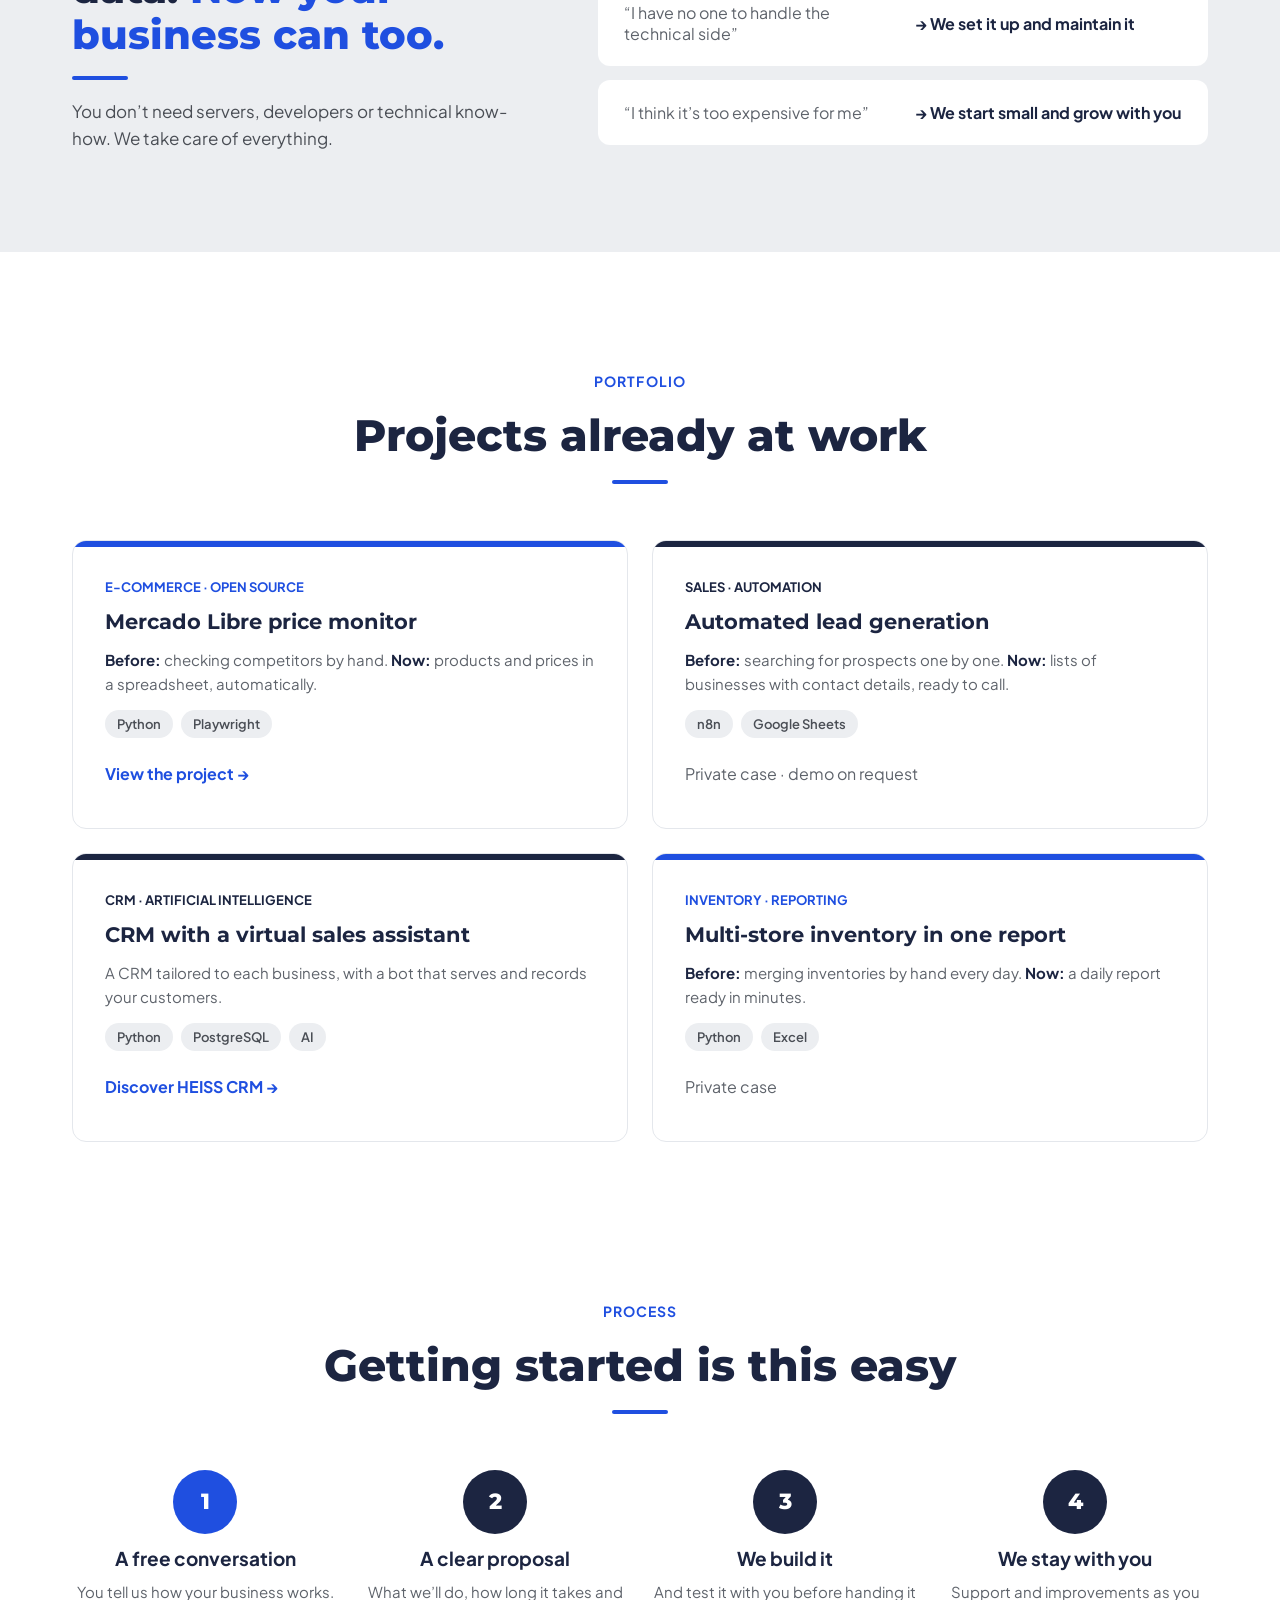
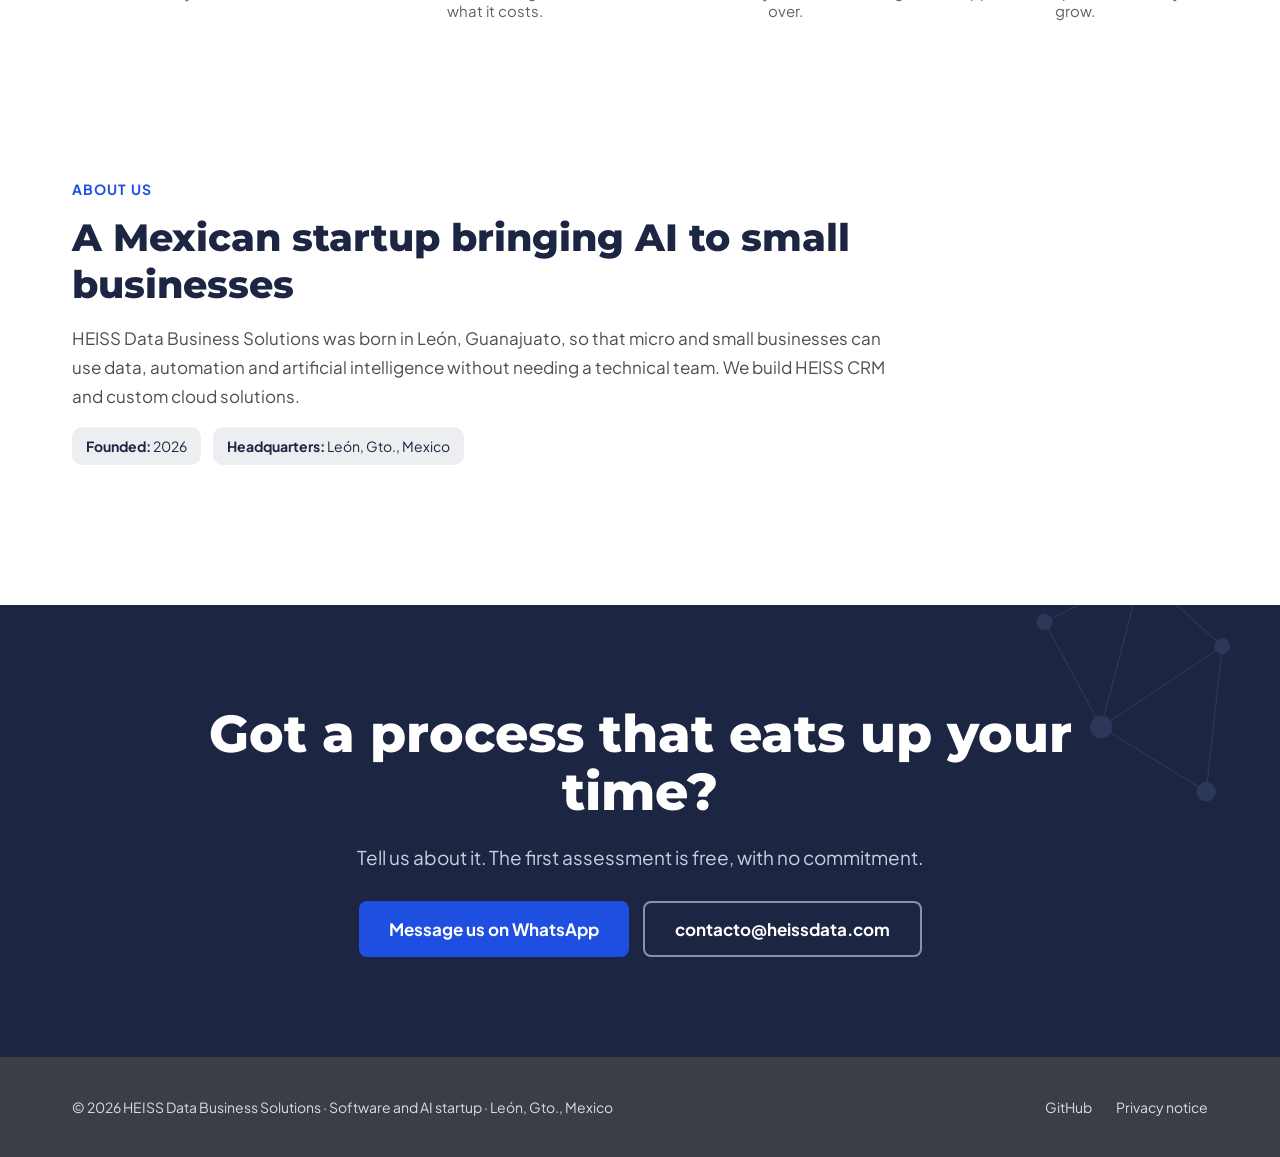
==== commit b1f2618b: "feat(about): remove founder block, links and stage; founded 2026 Co-Authored-By: Claude Opus 5.5 <no" ====
--- a/index.html
+++ b/index.html
@@ -38,7 +38,7 @@
   "logo": "https://heissdata.com/assets/logo.png",
   "email": "contacto@heissdata.com",
   "telephone": "+52 477 180 4057",
-  "founder": { "@type": "Person", "name": "Pablo Teja" },
+  "foundingDate": "2026",
   "address": { "@type": "PostalAddress", "addressLocality": "León", "addressRegion": "Guanajuato", "addressCountry": "MX" },
   "sameAs": ["https://github.com/heissdteja-alt"]
 }
@@ -316,21 +316,9 @@
     <h2 id="nosotros-title" data-i18n="about.title">Una startup mexicana que lleva la IA a los negocios pequeños</h2>
     <p class="about-text" data-i18n="about.text">HEISS Data Business Solutions nace en León, Guanajuato, para que micro y pequeñas empresas usen datos, automatización e inteligencia artificial sin necesitar un equipo técnico. Desarrollamos HEISS CRM y soluciones a la medida sobre la nube.</p>
     <ul class="facts">
-      <!-- TODO: año de fundación -->
-      <li data-i18n-html="about.founded"><strong>Fundada:</strong> [AÑO]</li>
+      <li data-i18n-html="about.founded"><strong>Fundada:</strong> 2026</li>
       <li data-i18n-html="about.hq"><strong>Sede:</strong> León, Gto., México</li>
-      <li data-i18n-html="about.stage"><strong>Etapa:</strong> autofinanciada</li>
     </ul>
-    <div class="founder">
-      <p class="founder-name" data-i18n="about.founder">Pablo Teja · Fundador</p>
-      <p class="founder-bio" data-i18n="about.bio">Analista de datos y desarrollador de automatizaciones. Instructor de SQL en un bootcamp de análisis de datos.</p>
-    </div>
-    <div class="about-links">
-      <a href="https://github.com/heissdteja-alt" rel="noopener">GitHub →</a>
-      <!-- TODO: enlaces de LinkedIn y Upwork -->
-      <a href="#" data-todo="linkedin">LinkedIn →</a>
-      <a href="#" data-todo="upwork">Upwork →</a>
-    </div>
   </div>
 </section>
 
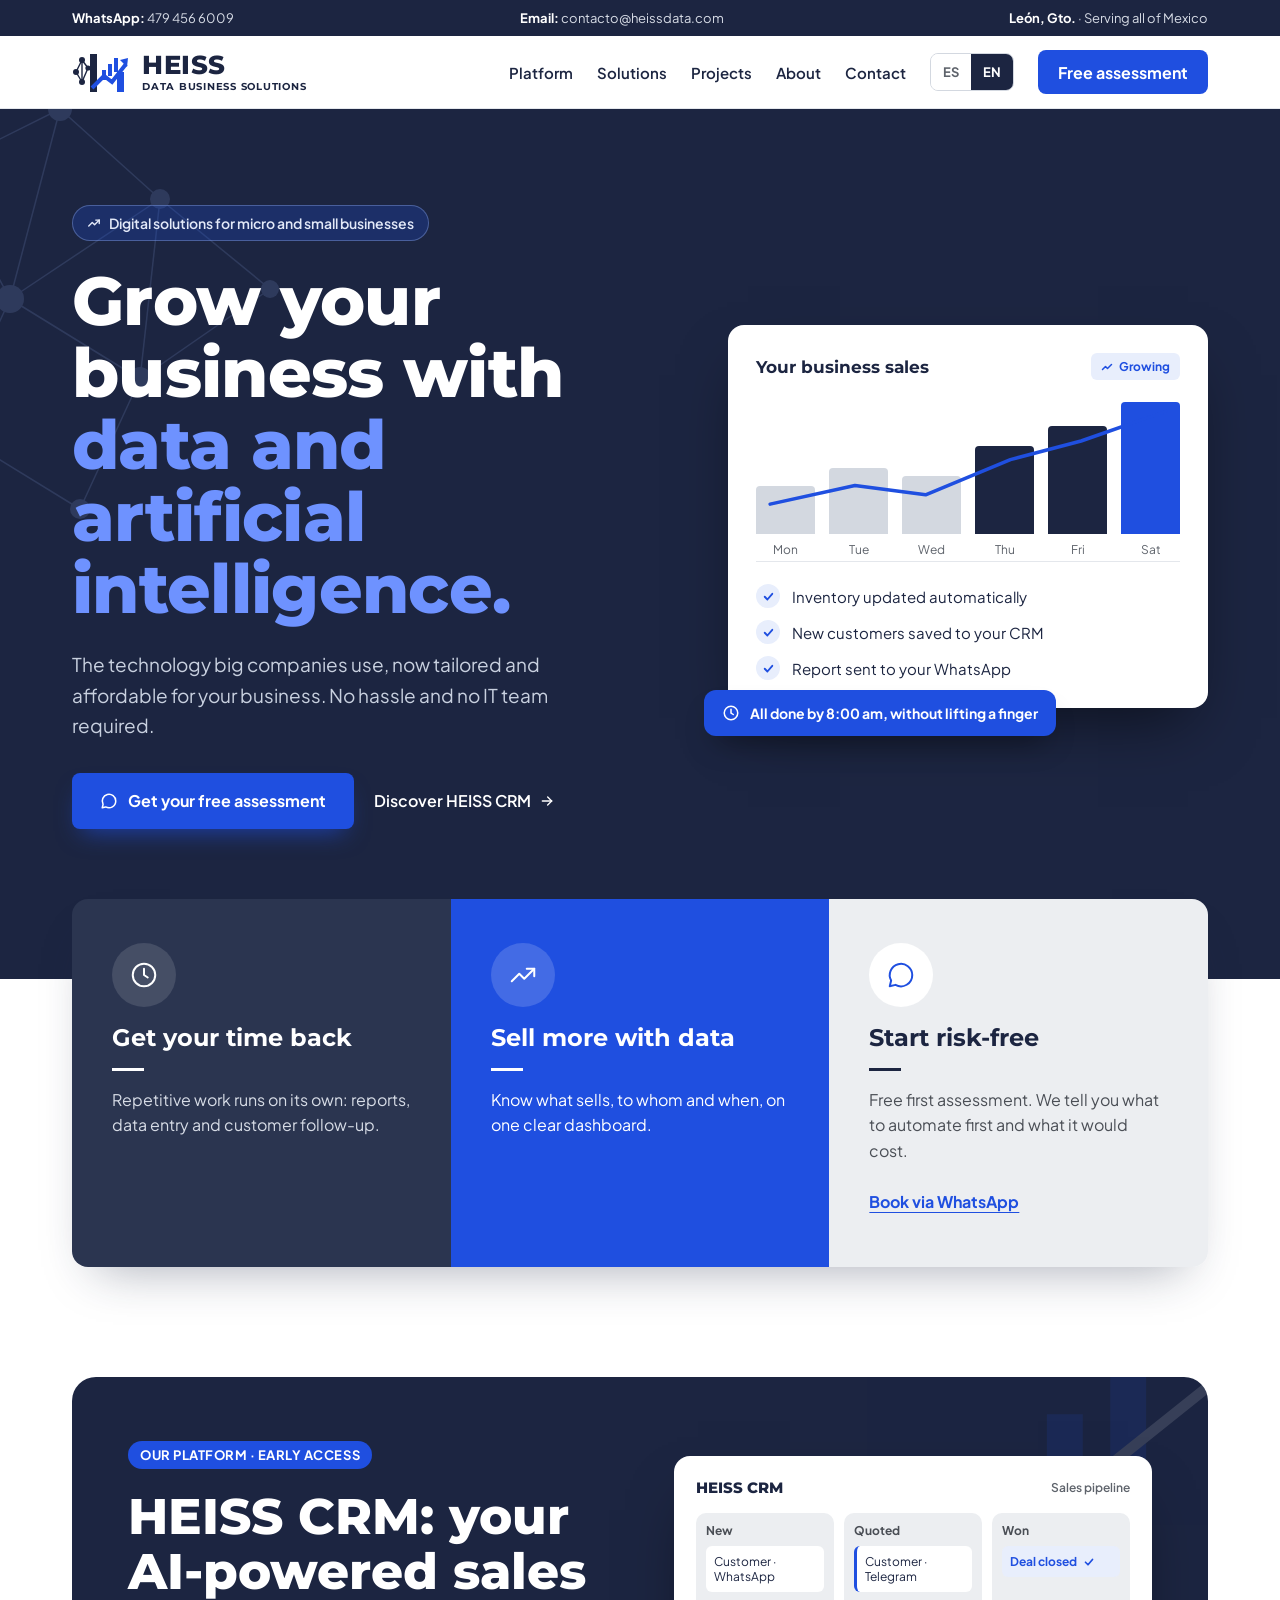
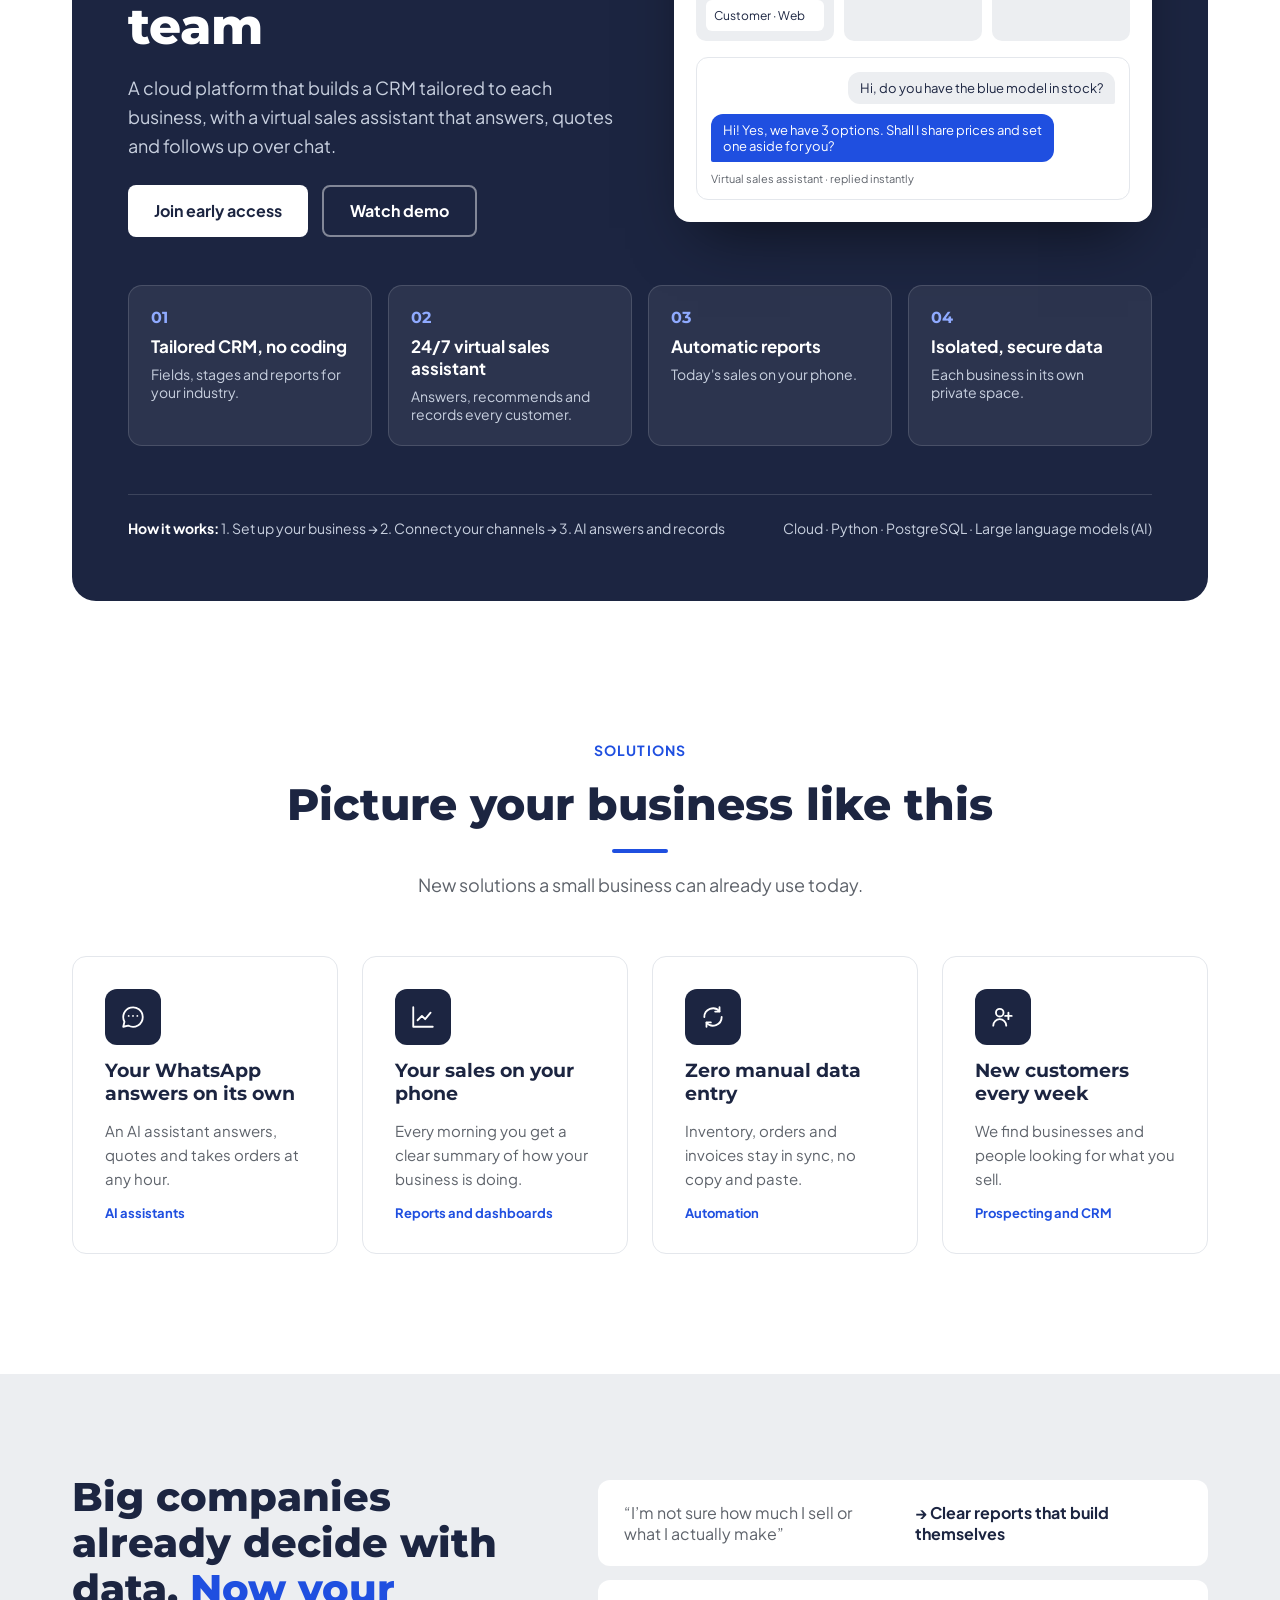
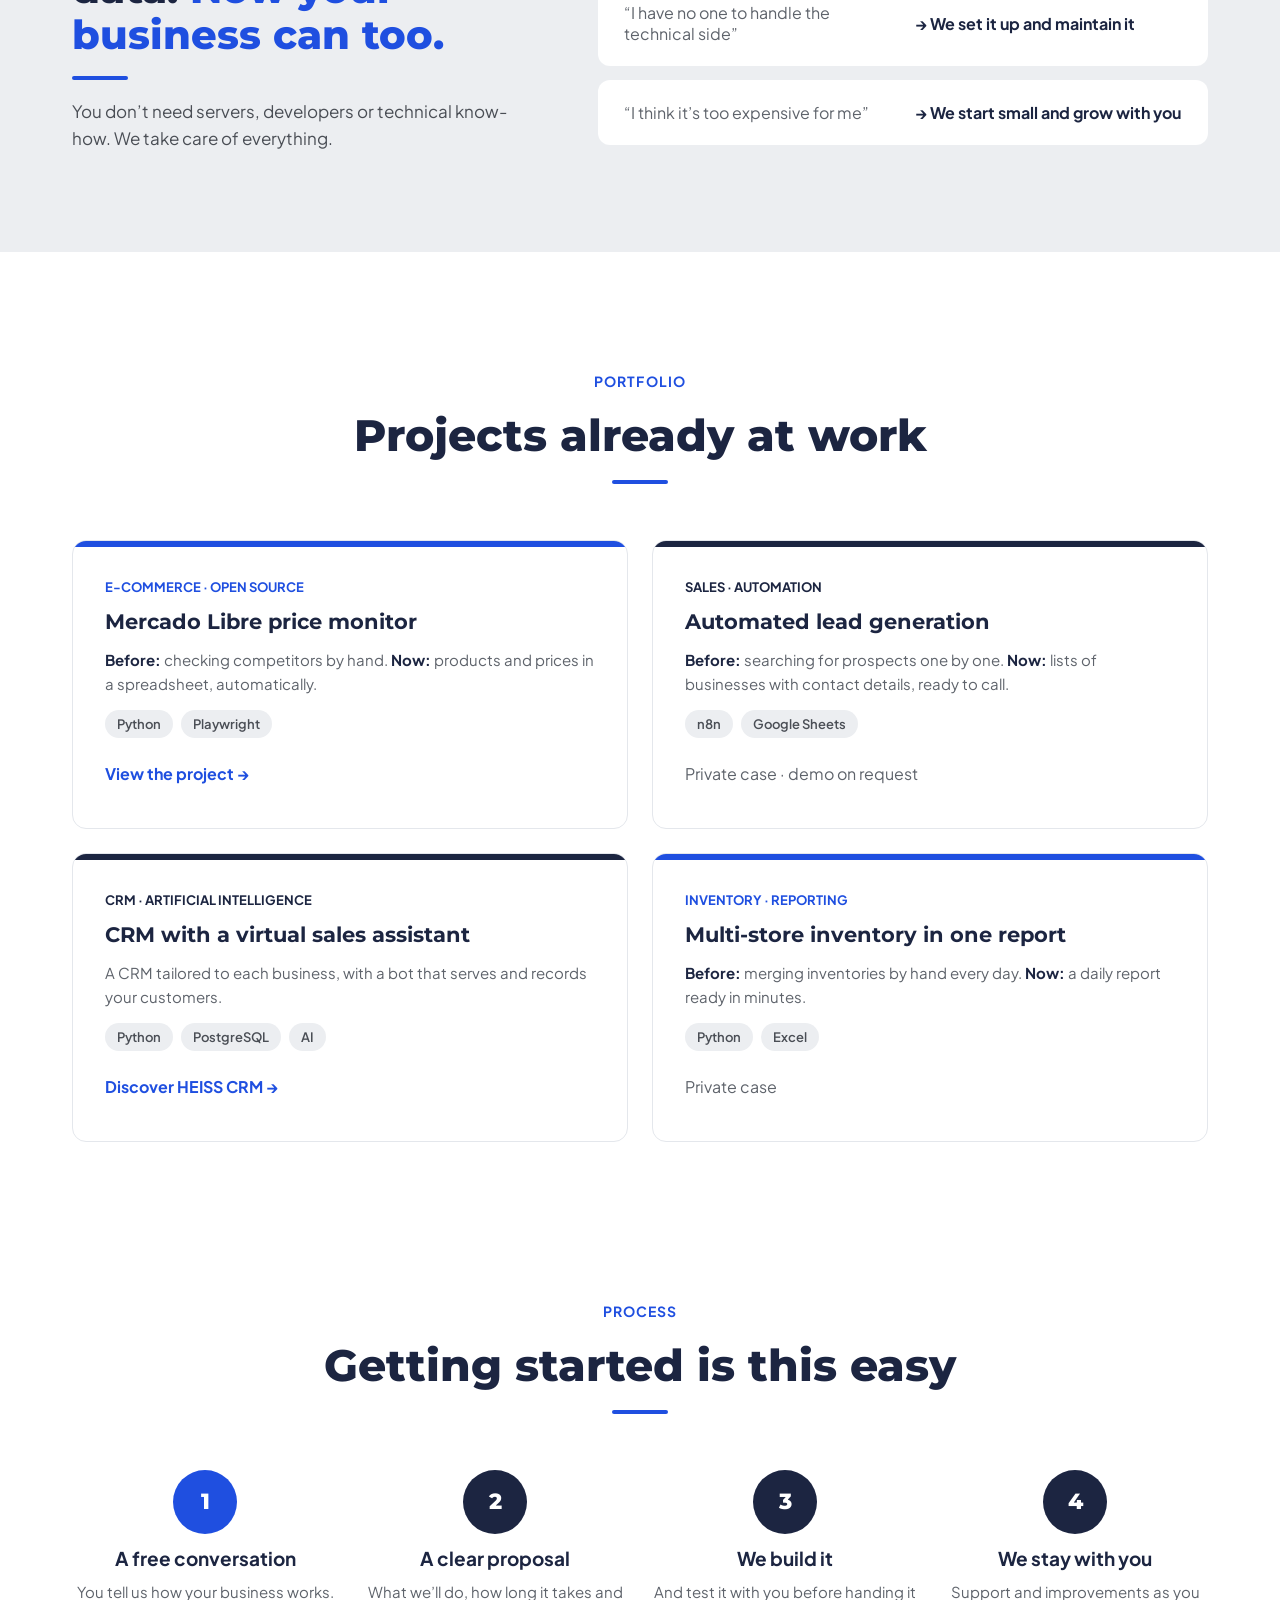
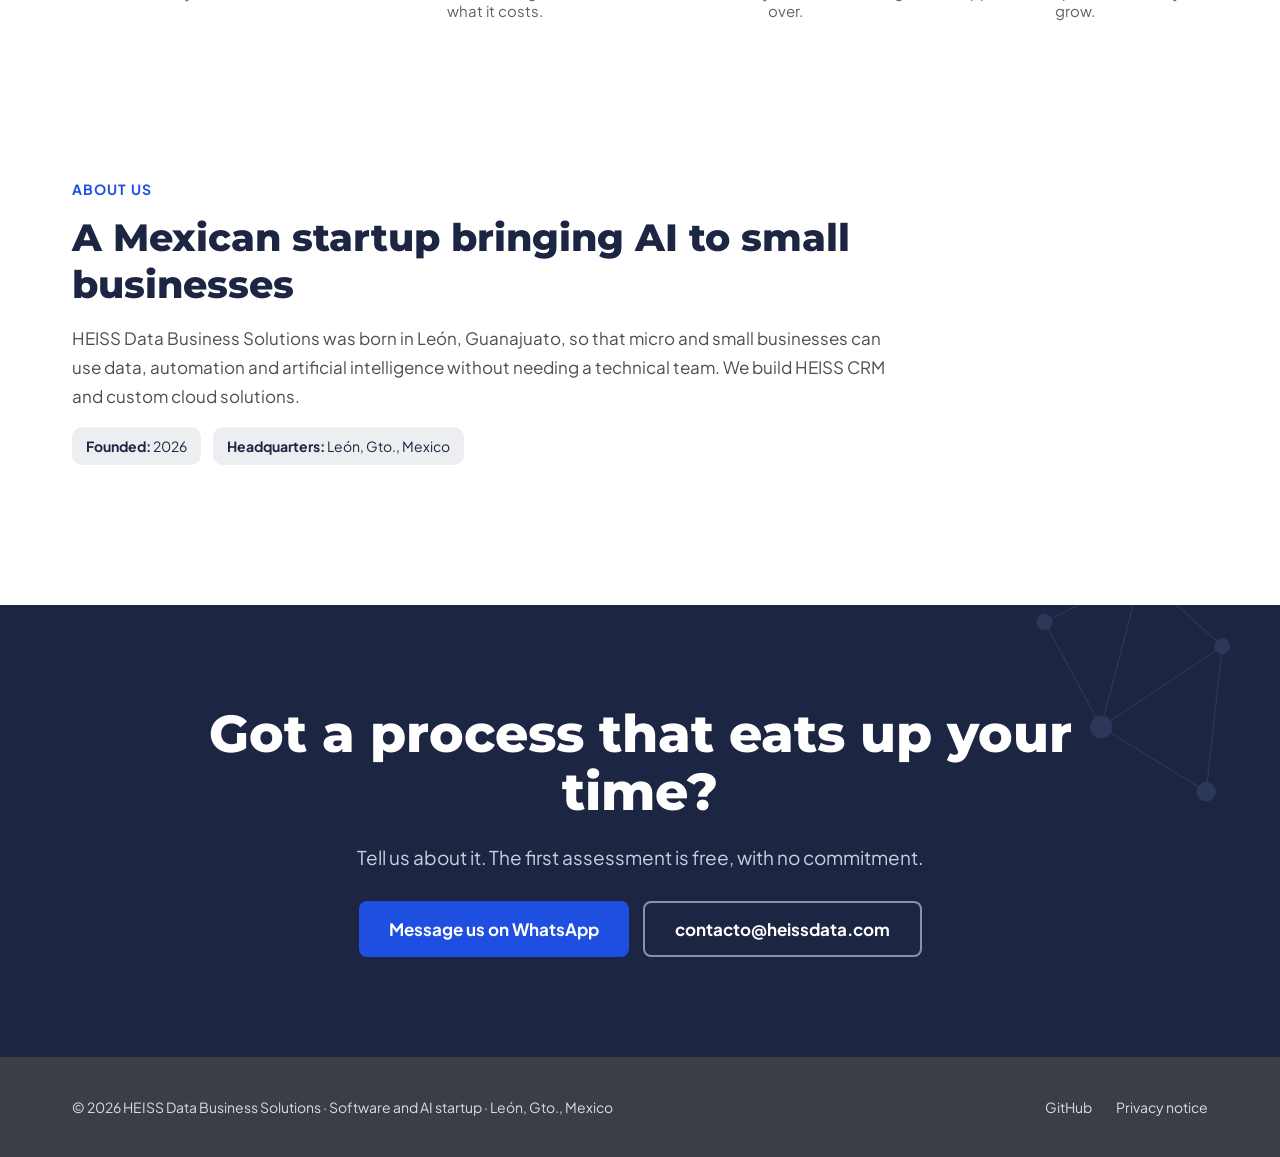
==== commit 9f7351d1: "fix(contact): update WhatsApp number Co-Authored-By: Claude Opus 5.5 <noreply@anthropic.com>" ====
--- a/index.html
+++ b/index.html
@@ -37,7 +37,7 @@
   "url": "https://heissdata.com/",
   "logo": "https://heissdata.com/assets/logo.png",
   "email": "contacto@heissdata.com",
-  "telephone": "+52 477 180 4057",
+  "telephone": "+52 479 456 6009",
   "foundingDate": "2026",
   "address": { "@type": "PostalAddress", "addressLocality": "León", "addressRegion": "Guanajuato", "addressCountry": "MX" },
   "sameAs": ["https://github.com/heissdteja-alt"]
@@ -50,7 +50,7 @@
 <!-- TOP BAR -->
 <div class="topbar">
   <div class="wrap">
-    <span><strong>WhatsApp:</strong> <a href="https://wa.me/524771804057">477 180 4057</a></span>
+    <span><strong>WhatsApp:</strong> <a href="https://wa.me/524794566009">479 456 6009</a></span>
     <span><strong data-i18n="top.email">Correo:</strong> <a href="mailto:contacto@heissdata.com">contacto@heissdata.com</a></span>
     <span><strong>León, Gto.</strong> · <span data-i18n="top.coverage">Atención en todo México</span></span>
   </div>
@@ -80,7 +80,7 @@
         <button type="button" data-lang="es" aria-pressed="true" lang="es"><span aria-hidden="true">ES</span><span class="visually-hidden">Español</span></button>
         <button type="button" data-lang="en" aria-pressed="false" lang="en"><span aria-hidden="true">EN</span><span class="visually-hidden">English</span></button>
       </div>
-      <a class="btn btn-primary btn-sm nav-cta" href="https://wa.me/524771804057" data-i18n="nav.cta">Diagnóstico gratis</a>
+      <a class="btn btn-primary btn-sm nav-cta" href="https://wa.me/524794566009" data-i18n="nav.cta">Diagnóstico gratis</a>
       <button type="button" class="menu-toggle" aria-expanded="false" aria-controls="nav-links" data-i18n-attr="aria-label:a11y.menu" aria-label="Abrir menú">
         <svg aria-hidden="true" width="22" height="22" viewBox="0 0 24 24" fill="none" stroke="currentColor" stroke-width="2" stroke-linecap="round"><path d="M4 7h16M4 12h16M4 17h16"/></svg>
       </button>
@@ -91,7 +91,7 @@
       <a href="#proyectos" data-i18n="nav.projects">Proyectos</a>
       <a href="#nosotros" data-i18n="nav.about">Nosotros</a>
       <a href="#contacto" data-i18n="nav.contact">Contacto</a>
-      <a class="btn btn-primary btn-sm nav-cta-mobile" href="https://wa.me/524771804057" data-i18n="nav.cta">Diagnóstico gratis</a>
+      <a class="btn btn-primary btn-sm nav-cta-mobile" href="https://wa.me/524794566009" data-i18n="nav.cta">Diagnóstico gratis</a>
     </div>
   </nav>
 </header>
@@ -112,7 +112,7 @@
       <h1 data-i18n-html="hero.title">Haz crecer tu negocio con <span class="accent">datos e inteligencia artificial.</span></h1>
       <p class="hero-lead" data-i18n="hero.lead">La tecnología que usan las grandes empresas, ahora a la medida y al alcance de tu negocio. Sin complicaciones y sin equipo de sistemas.</p>
       <div class="hero-actions">
-        <a class="btn btn-primary btn-lg btn-hero" href="https://wa.me/524771804057">
+        <a class="btn btn-primary btn-lg btn-hero" href="https://wa.me/524794566009">
           <svg aria-hidden="true" width="18" height="18" viewBox="0 0 24 24" fill="none" stroke="currentColor" stroke-width="2" stroke-linecap="round" stroke-linejoin="round"><path d="M21 12a9 9 0 0 1-13.4 7.9L3 21l1.1-4.6A9 9 0 1 1 21 12z"/></svg>
           <span data-i18n="hero.cta">Pide tu diagnóstico gratis</span>
         </a>
@@ -176,7 +176,7 @@
       <h2 data-i18n="tiles.t3">Empieza sin riesgo</h2>
       <span class="tile-rule" aria-hidden="true"></span>
       <p data-i18n="tiles.p3">Primer diagnóstico gratis. Te decimos qué automatizar primero y cuánto te costaría.</p>
-      <a class="tile-link" href="https://wa.me/524771804057" data-i18n="tiles.link">Agendar por WhatsApp</a>
+      <a class="tile-link" href="https://wa.me/524794566009" data-i18n="tiles.link">Agendar por WhatsApp</a>
     </div>
   </div>
 </section>
@@ -194,9 +194,9 @@
         <h2 id="producto-title" data-i18n="product.title">HEISS CRM: tu equipo de ventas con inteligencia artificial</h2>
         <p class="product-lead" data-i18n="product.lead">Una plataforma en la nube que crea un CRM a la medida de cada negocio, con un vendedor virtual que atiende, cotiza y da seguimiento por chat.</p>
         <div class="product-actions">
-          <a class="btn btn-white" href="https://wa.me/524771804057?text=Quiero%20unirme%20al%20acceso%20anticipado%20de%20HEISS%20CRM" data-i18n-attr="href:product.earlyHref" data-i18n="product.early">Unirme al acceso anticipado</a>
+          <a class="btn btn-white" href="https://wa.me/524794566009?text=Quiero%20unirme%20al%20acceso%20anticipado%20de%20HEISS%20CRM" data-i18n-attr="href:product.earlyHref" data-i18n="product.early">Unirme al acceso anticipado</a>
           <!-- TODO: enlace de "Ver demo" (video o demo en vivo). Mientras tanto se pide por WhatsApp. -->
-          <a class="btn btn-ghost" href="https://wa.me/524771804057?text=Quiero%20ver%20una%20demo%20de%20HEISS%20CRM" data-i18n-attr="href:product.demoHref" data-i18n="product.demo">Ver demo</a>
+          <a class="btn btn-ghost" href="https://wa.me/524794566009?text=Quiero%20ver%20una%20demo%20de%20HEISS%20CRM" data-i18n-attr="href:product.demoHref" data-i18n="product.demo">Ver demo</a>
         </div>
       </div>
 
@@ -332,7 +332,7 @@
     <h2 id="cta-title" data-i18n="cta.title">¿Tienes un proceso que te quita tiempo?</h2>
     <p data-i18n="cta.lead">Cuéntanos. El primer diagnóstico es gratis y sin compromiso.</p>
     <div class="cta-actions">
-      <a class="btn btn-primary" href="https://wa.me/524771804057" data-i18n="cta.wa">Escríbenos por WhatsApp</a>
+      <a class="btn btn-primary" href="https://wa.me/524794566009" data-i18n="cta.wa">Escríbenos por WhatsApp</a>
       <a class="btn btn-outline" href="mailto:contacto@heissdata.com">contacto@heissdata.com</a>
     </div>
   </div>
